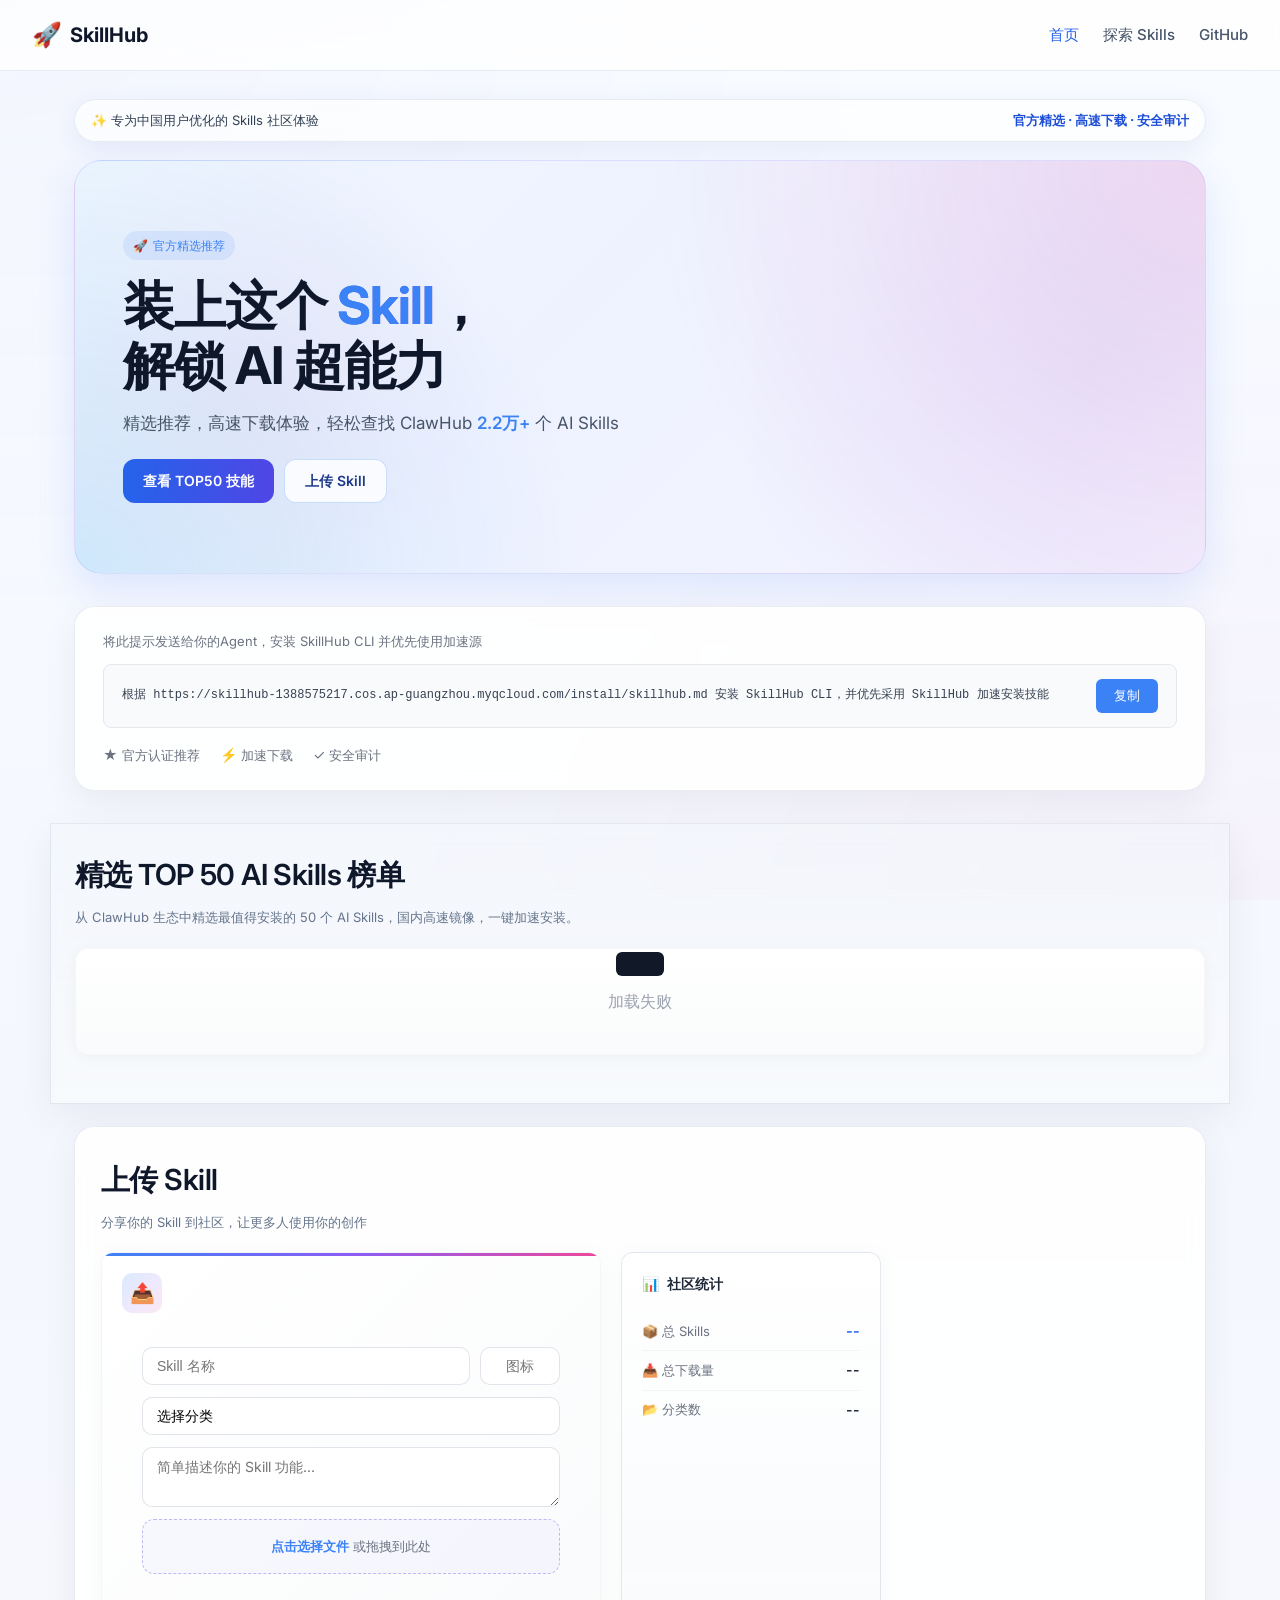
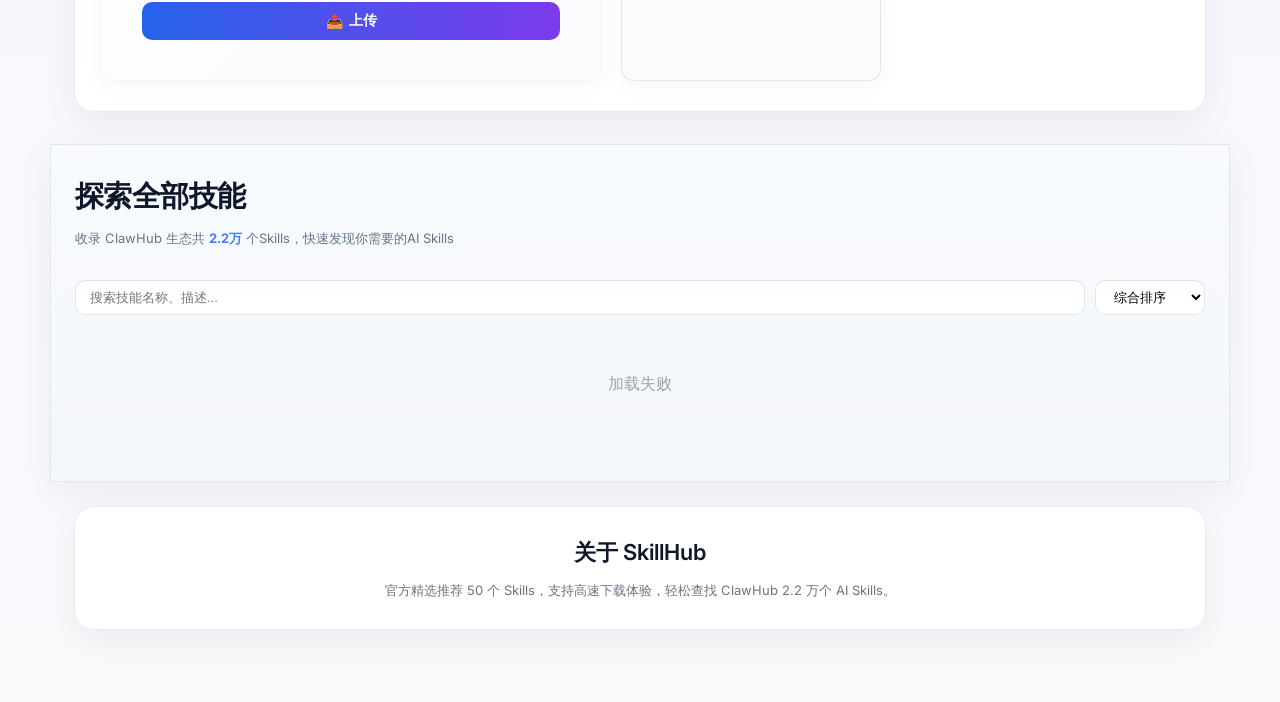
==== cmd/server/templates/index.html @ 312fa5bb "init(skillhub) : init" ====
<!DOCTYPE html>
<html lang="zh-CN">
<head>
    <meta charset="UTF-8">
    <meta name="viewport" content="width=device-width, initial-scale=1.0">
    <title>SkillHub - AI Skills 社区</title>
    <link rel="preconnect" href="https://fonts.googleapis.com">
    <link rel="preconnect" href="https://fonts.gstatic.com" crossorigin>
    <link href="https://fonts.googleapis.com/css2?family=Inter:wght@400;500;600;700&display=swap" rel="stylesheet">
    <style>
        :root {
            --brand-1: #2563eb;
            --brand-2: #4f46e5;
            --brand-3: #7c3aed;
            --text-main: #0f172a;
            --text-secondary: #475569;
            --surface: rgba(255, 255, 255, 0.88);
            --border-soft: rgba(148, 163, 184, 0.2);
            --shadow-soft: 0 16px 40px rgba(37, 99, 235, 0.12);
        }

        * {
            margin: 0;
            padding: 0;
            box-sizing: border-box;
        }

        body {
            font-family: 'Inter', -apple-system, BlinkMacSystemFont, 'Segoe UI', Roboto, sans-serif;
            background:
                radial-gradient(1200px 500px at 10% -10%, rgba(59, 130, 246, 0.18), transparent 60%),
                radial-gradient(900px 420px at 90% -12%, rgba(139, 92, 246, 0.16), transparent 58%),
                linear-gradient(180deg, #f8fbff 0%, #f5f7ff 50%, #f8fafc 100%);
            background-attachment: fixed;
            color: var(--text-main);
            line-height: 1.6;
            min-height: 100vh;
        }

        /* Navbar */
        .navbar {
            display: flex;
            align-items: center;
            justify-content: space-between;
            padding: 16px 32px;
            background: rgba(255, 255, 255, 0.8);
            backdrop-filter: blur(12px);
            border-bottom: 1px solid rgba(226, 232, 240, 0.8);
            position: sticky;
            top: 0;
            z-index: 100;
        }

        .navbar-brand {
            font-size: 20px;
            font-weight: 700;
            color: #0f172a;
            display: flex;
            align-items: center;
            gap: 8px;
            text-decoration: none;
        }

        .navbar-brand img {
            height: 28px;
        }

        .navbar-nav {
            display: flex;
            gap: 24px;
        }

        .navbar-nav a {
            text-decoration: none;
            color: #475569;
            font-size: 15px;
            font-weight: 500;
            transition: color 0.2s;
        }

        .navbar-nav a:hover, .navbar-nav a.active {
            color: #2563eb;
        }

        .container {
            max-width: 1200px;
            margin: 0 auto;
            padding: 40px 24px;
            position: relative;
        }

        .container::before {
            content: '';
            position: fixed;
            top: 0;
            left: 0;
            right: 0;
            bottom: 0;
            background: radial-gradient(ellipse at top left, rgba(99, 102, 241, 0.03) 0%, transparent 50%),
                        radial-gradient(ellipse at bottom right, rgba(236, 72, 153, 0.03) 0%, transparent 50%);
            pointer-events: none;
            z-index: -1;
        }

        /* Hero Section */
        .hero-section {
            background: linear-gradient(135deg, #e0f2fe 0%, #dbeafe 30%, #ede9fe 60%, #fce7f3 100%);
            border-radius: 20px;
            padding: 48px 40px;
            margin-bottom: 32px;
            display: flex;
            align-items: center;
            justify-content: space-between;
            gap: 40px;
            position: relative;
            overflow: hidden;
        }

        .hero-section::before {
            content: '';
            position: absolute;
            top: -50%;
            right: -20%;
            width: 60%;
            height: 200%;
            background: radial-gradient(circle, rgba(99, 102, 241, 0.08) 0%, transparent 70%);
            pointer-events: none;
        }

        .hero-section::after {
            content: '';
            position: absolute;
            bottom: -30%;
            left: -10%;
            width: 50%;
            height: 150%;
            background: radial-gradient(circle, rgba(236, 72, 153, 0.06) 0%, transparent 60%);
            pointer-events: none;
        }

        .hero-content {
            flex: 1;
            max-width: 520px;
            z-index: 1;
        }

        .hero-badge {
            display: inline-flex;
            align-items: center;
            gap: 5px;
            padding: 5px 10px;
            background: rgba(59, 130, 246, 0.1);
            border-radius: 16px;
            font-size: 12px;
            color: #3b82f6;
            margin-bottom: 16px;
        }

        .hero-title {
            font-size: 36px;
            font-weight: 700;
            color: #111827;
            line-height: 1.2;
            margin-bottom: 12px;
        }

        .hero-title .highlight {
            color: #3b82f6;
        }

        .hero-subtitle {
            font-size: 14px;
            color: #6b7280;
            margin-bottom: 20px;
            line-height: 1.6;
        }

        .hero-subtitle strong {
            color: #3b82f6;
            font-weight: 600;
        }

        .hero-buttons {
            display: flex;
            gap: 10px;
        }

        .hero-btn {
            padding: 10px 20px;
            border-radius: 6px;
            font-size: 14px;
            font-weight: 500;
            cursor: pointer;
            transition: all 0.2s;
            text-decoration: none;
            display: inline-flex;
            align-items: center;
            gap: 5px;
        }

        .hero-btn-primary {
            background: linear-gradient(135deg, #3b82f6 0%, #6366f1 100%);
            color: #fff;
            border: none;
        }

        .hero-btn-primary:hover {
            background: linear-gradient(135deg, #2563eb 0%, #4f46e5 100%);
            transform: translateY(-1px);
            box-shadow: 0 6px 20px rgba(99, 102, 241, 0.35);
        }

        .hero-btn-secondary {
            background: linear-gradient(135deg, #ffffff 0%, #f8fafc 100%);
            color: #3b82f6;
            border: 1px solid rgba(59, 130, 246, 0.4);
        }

        .hero-btn-secondary:hover {
            background: linear-gradient(135deg, #f0f9ff 0%, #e0f2fe 100%);
            transform: translateY(-1px);
            box-shadow: 0 4px 12px rgba(59, 130, 246, 0.15);
        }

        .hero-cards {
            flex: 0 0 300px;
            position: relative;
            height: 300px;
            z-index: 1;
        }

        .hero-card {
            position: absolute;
            width: 260px;
            background: #fff;
            border-radius: 12px;
            padding: 16px;
            box-shadow: 0 4px 16px rgba(0, 0, 0, 0.08);
            transition: all 0.3s ease;
        }

        .hero-card:nth-child(1) {
            top: 0;
            right: 0;
            z-index: 3;
            animation: float1 4s ease-in-out infinite;
        }

        .hero-card:nth-child(2) {
            top: 40px;
            right: 20px;
            z-index: 2;
            animation: float2 4s ease-in-out infinite 0.5s;
        }

        .hero-card:nth-child(3) {
            top: 80px;
            right: 40px;
            z-index: 1;
            animation: float3 4s ease-in-out infinite 1s;
        }

        .hero-card:hover {
            transform: translateY(-4px);
            box-shadow: 0 8px 30px rgba(0, 0, 0, 0.12);
        }

        .hero-card-header {
            display: flex;
            align-items: center;
            gap: 8px;
            margin-bottom: 10px;
        }

        .hero-card-icon {
            width: 32px;
            height: 32px;
            border-radius: 8px;
            display: flex;
            align-items: center;
            justify-content: center;
            font-size: 14px;
            color: #fff;
        }

        .hero-card-title {
            font-size: 13px;
            font-weight: 600;
            color: #111827;
        }

        .hero-card-category {
            font-size: 11px;
            color: #9ca3af;
        }

        .hero-card-desc {
            font-size: 12px;
            color: #6b7280;
            line-height: 1.5;
            margin-bottom: 10px;
        }

        .hero-card-input {
            display: flex;
            align-items: center;
            gap: 6px;
            padding: 6px 10px;
            background: #f9fafb;
            border: 1px solid #e5e7eb;
            border-radius: 6px;
            font-size: 11px;
            color: #9ca3af;
        }

        .hero-card-input span {
            flex: 1;
        }

        @keyframes float1 {
            0%, 100% { transform: translateY(0); }
            50% { transform: translateY(-8px); }
        }

        @keyframes float2 {
            0%, 100% { transform: translateY(0); }
            50% { transform: translateY(-6px); }
        }

        @keyframes float3 {
            0%, 100% { transform: translateY(0); }
            50% { transform: translateY(-4px); }
        }

        /* Install Box */
        .install-box {
            background: linear-gradient(135deg, #ffffff 0%, #f8fafc 100%);
            border: 1px solid rgba(229, 231, 235, 0.8);
            border-radius: 16px;
            padding: 24px 28px;
            margin-bottom: 32px;
            box-shadow: 0 4px 20px rgba(0, 0, 0, 0.03);
        }

        .install-label {
            font-size: 13px;
            color: #6b7280;
            margin-bottom: 12px;
        }

        .install-code {
            display: flex;
            align-items: center;
            gap: 12px;
            background: #f8fafc;
            border: 1px solid #e5e7eb;
            border-radius: 8px;
            padding: 14px 18px;
            margin-bottom: 16px;
        }

        .install-code code {
            flex: 1;
            font-family: 'Monaco', 'Consolas', monospace;
            font-size: 12px;
            color: #374151;
            word-break: break-all;
        }

        .install-code button {
            padding: 8px 18px;
            background: #3b82f6;
            color: #fff;
            border: none;
            border-radius: 6px;
            font-size: 13px;
            cursor: pointer;
            white-space: nowrap;
            font-weight: 500;
        }

        .install-code button:hover {
            background: #2563eb;
        }

        .install-badges {
            display: flex;
            gap: 20px;
            font-size: 13px;
        }

        .install-badges span {
            color: #6b7280;
            display: flex;
            align-items: center;
            gap: 4px;
        }

        .install-badges .badge-icon {
            font-size: 14px;
        }

        .badge-verified { color: #f59e0b; }
        .badge-fast { color: #3b82f6; }
        .badge-safe { color: #10b981; }

        /* Section */
        .section {
            margin-bottom: 40px;
        }

        .section h2 {
            font-size: 18px;
            font-weight: 600;
            color: #111827;
            margin-bottom: 6px;
        }

        .section-desc {
            font-size: 13px;
            color: #6b7280;
            margin-bottom: 20px;
        }

        .section-desc strong {
            color: #3b82f6;
        }

        /* Skills List */
        .skills-list {
            background: linear-gradient(180deg, #ffffff 0%, #fafbfc 100%);
            border-radius: 14px;
            overflow: hidden;
            box-shadow: 0 2px 16px rgba(0, 0, 0, 0.04);
            border: 1px solid rgba(243, 244, 246, 0.6);
        }

        .skill-item {
            display: flex;
            align-items: center;
            gap: 14px;
            padding: 14px 18px;
            border-bottom: 1px solid rgba(243, 244, 246, 0.6);
            cursor: pointer;
            transition: all 0.2s;
        }

        .skill-item:last-child {
            border-bottom: none;
        }

        .skill-item:hover {
            background: linear-gradient(90deg, rgba(241, 245, 249, 0.5) 0%, rgba(248, 250, 252, 0.3) 100%);
        }

        .skill-rank-badge {
            width: 32px;
            height: 32px;
            border-radius: 50%;
            display: flex;
            align-items: center;
            justify-content: center;
            font-size: 13px;
            font-weight: 600;
            color: #fff;
            flex-shrink: 0;
        }

        .skill-rank-badge.rank-1 { background: linear-gradient(135deg, #fbbf24 0%, #f59e0b 100%); }
        .skill-rank-badge.rank-2 { background: linear-gradient(135deg, #9ca3af 0%, #6b7280 100%); }
        .skill-rank-badge.rank-3 { background: linear-gradient(135deg, #d97706 0%, #b45309 100%); }
        .skill-rank-badge.rank-other { background: linear-gradient(135deg, #6b7280 0%, #4b5563 100%); }

        .skill-icon {
            width: 40px;
            height: 40px;
            border-radius: 10px;
            display: flex;
            align-items: center;
            justify-content: center;
            font-size: 18px;
            font-weight: 600;
            color: #fff;
            flex-shrink: 0;
        }

        .skill-content {
            flex: 1;
            min-width: 0;
        }

        .skill-header-row {
            display: flex;
            align-items: center;
            gap: 10px;
            margin-bottom: 4px;
        }

        .skill-name {
            font-size: 15px;
            font-weight: 600;
            color: #111827;
        }

        .skill-category-tag {
            display: inline-block;
            padding: 2px 10px;
            border-radius: 12px;
            font-size: 11px;
            font-weight: 500;
        }

        .skill-category-tag.cat-dev { background: #dcfce7; color: #16a34a; }
        .skill-category-tag.cat-ai { background: #dbeafe; color: #2563eb; }
        .skill-category-tag.cat-media { background: #fce7f3; color: #db2777; }
        .skill-category-tag.cat-office { background: #fef3c7; color: #d97706; }
        .skill-category-tag.cat-security { background: #fee2e2; color: #dc2626; }
        .skill-category-tag.cat-data { background: #e0e7ff; color: #4f46e5; }
        .skill-category-tag.cat-doc { background: #f3e8ff; color: #9333ea; }
        .skill-category-tag.cat-search { background: #cffafe; color: #0891b2; }
        .skill-category-tag.cat-other { background: #f3f4f6; color: #4b5563; }

        .skill-description {
            font-size: 13px;
            color: #6b7280;
            white-space: nowrap;
            overflow: hidden;
            text-overflow: ellipsis;
        }

        .skill-stats {
            display: flex;
            flex-direction: column;
            align-items: flex-end;
            gap: 2px;
            flex-shrink: 0;
        }

        .skill-stats-primary {
            font-size: 16px;
            font-weight: 600;
            color: #111827;
            display: flex;
            align-items: center;
            gap: 4px;
        }

        .skill-stats-primary .arrow {
            color: #10b981;
            font-size: 12px;
        }

        .skill-stats-secondary {
            font-size: 12px;
            color: #9ca3af;
        }

        /* Category Filter Buttons */
        .category-filters {
            display: flex;
            flex-wrap: wrap;
            gap: 8px;
            margin-bottom: 14px;
        }

        .category-btn {
            display: flex;
            align-items: center;
            gap: 5px;
            padding: 6px 14px;
            background: linear-gradient(135deg, #ffffff 0%, #f8fafc 100%);
            border: 1px solid rgba(229, 231, 235, 0.6);
            border-radius: 18px;
            font-size: 12px;
            color: #6b7280;
            cursor: pointer;
            transition: all 0.2s;
        }

        .category-btn:hover {
            background: linear-gradient(135deg, #f0f9ff 0%, #e0f2fe 100%);
            border-color: rgba(59, 130, 246, 0.3);
        }

        .category-btn.active {
            background: linear-gradient(135deg, #dbeafe 0%, #bfdbfe 100%);
            border-color: #3b82f6;
            color: #3b82f6;
        }

        .category-btn-icon {
            font-size: 14px;
        }

        /* Filters */
        .filters {
            display: flex;
            gap: 10px;
            margin-bottom: 16px;
        }

        .search-input {
            flex: 1;
            padding: 8px 14px;
            border: 1px solid #e5e7eb;
            border-radius: 6px;
            font-size: 13px;
        }

        .search-input:focus {
            outline: none;
            border-color: #3b82f6;
        }

        .sort-select {
            padding: 8px 14px;
            border: 1px solid #e5e7eb;
            border-radius: 6px;
            font-size: 13px;
            background: #fff;
            min-width: 110px;
            cursor: pointer;
        }

        .upload-btn {
            padding: 8px 18px;
            background: #3b82f6;
            color: #fff;
            border: none;
            border-radius: 6px;
            font-size: 13px;
            cursor: pointer;
        }

        .upload-btn:hover {
            background: #2563eb;
        }

        /* Skills Grid */
        .skills-grid {
            display: grid;
            grid-template-columns: repeat(3, 1fr);
            gap: 14px;
        }

        .skill-card {
            background: linear-gradient(135deg, #ffffff 0%, #fafbfc 100%);
            border: 1px solid rgba(229, 231, 235, 0.6);
            border-radius: 10px;
            padding: 14px;
            cursor: pointer;
            transition: all 0.2s;
            display: flex;
            flex-direction: column;
        }

        .skill-card:hover {
            box-shadow: 0 8px 24px rgba(0, 0, 0, 0.08);
            border-color: rgba(99, 102, 241, 0.2);
            transform: translateY(-2px);
            background: linear-gradient(135deg, #ffffff 0%, #f0f9ff 100%);
        }

        .skill-card-header {
            display: flex;
            align-items: flex-start;
            gap: 10px;
            margin-bottom: 10px;
        }

        .skill-card-icon {
            width: 36px;
            height: 36px;
            border-radius: 50%;
            display: flex;
            align-items: center;
            justify-content: center;
            font-size: 14px;
            font-weight: 600;
            color: #fff;
            flex-shrink: 0;
        }

        .skill-card-title-wrap {
            flex: 1;
            min-width: 0;
        }

        .skill-card-name {
            font-size: 14px;
            font-weight: 500;
            color: #111827;
            margin-bottom: 2px;
            white-space: nowrap;
            overflow: hidden;
            text-overflow: ellipsis;
        }

        .skill-card-version {
            font-size: 11px;
            color: #9ca3af;
        }

        .skill-card-desc {
            font-size: 12px;
            color: #6b7280;
            line-height: 1.5;
            margin-bottom: 10px;
            display: -webkit-box;
            -webkit-line-clamp: 2;
            -webkit-box-orient: vertical;
            overflow: hidden;
            flex: 1;
        }

        .skill-card-footer {
            display: flex;
            align-items: center;
            justify-content: space-between;
            padding-top: 10px;
            border-top: 1px solid #f3f4f6;
        }

        .skill-card-stats {
            display: flex;
            align-items: center;
            gap: 10px;
            font-size: 11px;
            color: #9ca3af;
        }

        .skill-card-stats span {
            display: flex;
            align-items: center;
            gap: 3px;
        }

        .skill-card-category {
            font-size: 10px;
            padding: 2px 8px;
            background: #f3f4f6;
            border-radius: 4px;
            color: #6b7280;
        }

        /* Pagination */
        .pagination {
            display: flex;
            align-items: center;
            justify-content: center;
            gap: 5px;
            margin-top: 16px;
            font-size: 13px;
        }

        .pagination button {
            padding: 5px 10px;
            border: 1px solid #e5e7eb;
            background: #fff;
            border-radius: 4px;
            cursor: pointer;
        }

        .pagination button:hover {
            background: #f9fafb;
        }

        .pagination button.active {
            background: #3b82f6;
            border-color: #3b82f6;
            color: #fff;
        }

        .pagination button:disabled {
            opacity: 0.5;
            cursor: not-allowed;
        }

        .pagination input {
            width: 45px;
            padding: 5px;
            border: 1px solid #e5e7eb;
            border-radius: 4px;
            text-align: center;
            font-size: 13px;
        }

        .pagination span {
            color: #6b7280;
        }

        /* Footer */
        .footer {
            text-align: center;
            padding-top: 32px;
            border-top: 1px solid #e5e7eb;
            margin-top: 32px;
        }

        .footer h3 {
            font-size: 15px;
            font-weight: 600;
            margin-bottom: 6px;
        }

        .footer p {
            font-size: 13px;
            color: #6b7280;
        }

        /* Modal */
        .modal {
            position: fixed;
            top: 0;
            left: 0;
            width: 100%;
            height: 100%;
            background: rgba(0, 0, 0, 0.5);
            display: none;
            align-items: center;
            justify-content: center;
            z-index: 1000;
        }

        .modal.active {
            display: flex;
        }

        .modal-content {
            background: #fff;
            border-radius: 12px;
            width: 90%;
            max-width: 480px;
            max-height: 90vh;
            overflow-y: auto;
        }

        .modal-header {
            display: flex;
            justify-content: space-between;
            align-items: center;
            padding: 20px;
            border-bottom: 1px solid #e5e7eb;
        }

        .modal-header h2 {
            font-size: 18px;
            font-weight: 600;
        }

        .modal-close {
            width: 32px;
            height: 32px;
            border: none;
            background: #f3f4f6;
            border-radius: 6px;
            font-size: 18px;
            cursor: pointer;
        }

        form {
            padding: 20px;
        }

        .form-group {
            margin-bottom: 16px;
        }

        .form-group label {
            display: block;
            font-size: 14px;
            font-weight: 500;
            margin-bottom: 6px;
        }

        .form-group input,
        .form-group select,
        .form-group textarea {
            width: 100%;
            padding: 10px 12px;
            border: 1px solid #e5e7eb;
            border-radius: 6px;
            font-size: 14px;
        }

        .form-group input:focus,
        .form-group select:focus,
        .form-group textarea:focus {
            outline: none;
            border-color: #3b82f6;
        }

        .file-upload {
            position: relative;
            border: 2px dashed #e5e7eb;
            border-radius: 8px;
            padding: 24px;
            text-align: center;
            cursor: pointer;
        }

        .file-upload:hover {
            border-color: #3b82f6;
        }

        .file-upload input {
            position: absolute;
            top: 0;
            left: 0;
            width: 100%;
            height: 100%;
            opacity: 0;
            cursor: pointer;
        }

        .file-upload-text {
            color: #6b7280;
            font-size: 14px;
        }

        .file-upload-text small {
            display: block;
            margin-top: 4px;
            font-size: 12px;
            color: #9ca3af;
        }

        .file-name {
            margin-top: 8px;
            color: #3b82f6;
            font-size: 14px;
        }

        .form-actions {
            display: flex;
            gap: 12px;
            justify-content: flex-end;
            margin-top: 20px;
        }

        .btn {
            padding: 10px 20px;
            border-radius: 6px;
            font-size: 14px;
            cursor: pointer;
        }

        .btn-primary {
            background: #3b82f6;
            color: #fff;
            border: none;
        }

        .btn-primary:hover {
            background: #2563eb;
        }

        .btn-secondary {
            background: #f3f4f6;
            color: #374151;
            border: none;
        }

        /* Skill Detail */
        .skill-detail {
            padding: 20px;
            text-align: center;
        }

        .skill-detail-icon {
            width: 64px;
            height: 64px;
            border-radius: 12px;
            background: linear-gradient(135deg, #667eea 0%, #764ba2 100%);
            display: flex;
            align-items: center;
            justify-content: center;
            font-size: 28px;
            font-weight: 600;
            color: #fff;
            margin: 0 auto 16px;
        }

        .skill-detail h3 {
            font-size: 20px;
            margin-bottom: 8px;
        }

        .skill-detail .skill-category {
            display: inline-block;
            margin-bottom: 12px;
        }

        .skill-detail .skill-description {
            white-space: normal;
            text-align: center;
            margin-bottom: 20px;
        }

        .skill-detail-stats {
            display: flex;
            justify-content: center;
            gap: 40px;
            margin-bottom: 20px;
            padding: 16px;
            background: #f9fafb;
            border-radius: 8px;
        }

        .skill-detail-stat-value {
            font-size: 20px;
            font-weight: 600;
            color: #111827;
        }

        .skill-detail-stat-label {
            font-size: 12px;
            color: #6b7280;
        }

        .btn-download {
            width: 100%;
            padding: 12px;
            background: #3b82f6;
            color: #fff;
            border: none;
            border-radius: 6px;
            font-size: 15px;
            cursor: pointer;
        }

        .btn-download:hover {
            background: #2563eb;
        }

        /* Toast */
        .toast {
            position: fixed;
            bottom: 24px;
            left: 50%;
            transform: translateX(-50%) translateY(100px);
            padding: 12px 24px;
            background: #111827;
            color: #fff;
            border-radius: 6px;
            font-size: 14px;
            transition: transform 0.3s;
            z-index: 2000;
        }

        .toast.show {
            transform: translateX(-50%) translateY(0);
        }

        .toast.success {
            background: #059669;
        }

        .toast.error {
            background: #dc2626;
        }

        .loading {
            padding: 40px;
            text-align: center;
            color: #9ca3af;
        }

        /* Animation Styles */
        .hero-section {
            opacity: 0;
            animation: fadeInUp 0.8s ease forwards;
        }

        .hero-badge {
            opacity: 0;
            animation: fadeInUp 0.6s ease 0.2s forwards;
        }

        .hero-title {
            opacity: 0;
            animation: fadeInUp 0.6s ease 0.3s forwards;
        }

        .hero-subtitle {
            opacity: 0;
            animation: fadeInUp 0.6s ease 0.4s forwards;
        }

        .hero-buttons {
            opacity: 0;
            animation: fadeInUp 0.6s ease 0.5s forwards;
        }

        .hero-cards {
            opacity: 0;
            animation: fadeIn 0.8s ease 0.6s forwards;
        }

        @keyframes fadeIn {
            from { opacity: 0; }
            to { opacity: 1; }
        }

        @keyframes fadeInUp {
            from {
                opacity: 0;
                transform: translateY(20px);
            }
            to {
                opacity: 1;
                transform: translateY(0);
            }
        }

        .install-box {
            opacity: 0;
            animation: fadeInUp 0.8s ease 0.9s forwards;
        }

        .section {
            opacity: 0;
            animation: fadeInUp 0.8s ease forwards;
        }

        .section:nth-of-type(1) {
            animation-delay: 0.8s;
        }

        .section:nth-of-type(2) {
            animation-delay: 1.1s;
        }

        /* TOP 50 Section */
        #top50 {
            background: linear-gradient(180deg, rgba(241, 245, 249, 0.5) 0%, rgba(248, 250, 252, 0.8) 100%);
            margin: 0 -24px;
            padding: 28px 24px;
            border-radius: 0;
        }

        /* Upload Section */
        #upload {
            margin: 32px 0;
        }

        .upload-card-container {
            display: flex;
            gap: 20px;
            flex-wrap: wrap;
        }

        .upload-card {
            background: linear-gradient(135deg, #ffffff 0%, #fafbfc 100%);
            border-radius: 12px;
            padding: 20px;
            flex: 1;
            min-width: 300px;
            max-width: 500px;
            box-shadow: 0 4px 24px rgba(0, 0, 0, 0.04);
            border: 1px solid rgba(243, 244, 246, 0.8);
            transition: all 0.3s ease;
            position: relative;
            overflow: hidden;
        }

        .upload-card::before {
            content: '';
            position: absolute;
            top: 0;
            left: 0;
            right: 0;
            height: 3px;
            background: linear-gradient(90deg, #3b82f6, #8b5cf6, #ec4899);
        }

        .upload-card:hover {
            box-shadow: 0 4px 12px rgba(59, 130, 246, 0.1);
            border-color: #e5e7eb;
        }

        .upload-card-icon {
            width: 40px;
            height: 40px;
            background: linear-gradient(135deg, #dbeafe 0%, #ede9fe 50%, #fce7f3 100%);
            border-radius: 10px;
            display: flex;
            align-items: center;
            justify-content: center;
            font-size: 20px;
            margin-bottom: 14px;
        }

        .upload-card-form {
            display: flex;
            flex-direction: column;
            gap: 12px;
        }

        .upload-card-input {
            width: 100%;
            padding: 10px 14px;
            border: 1px solid #e5e7eb;
            border-radius: 8px;
            font-size: 14px;
            background: #f9fafb;
            transition: all 0.2s;
        }

        .upload-card-input:focus {
            outline: none;
            border-color: #3b82f6;
            background: #fff;
        }

        .upload-card-select {
            width: 100%;
            padding: 10px 14px;
            border: 1px solid #e5e7eb;
            border-radius: 8px;
            font-size: 14px;
            background: #f9fafb;
            cursor: pointer;
            appearance: none;
            background-image: url("data:image/svg+xml,%3Csvg xmlns='http://www.w3.org/2000/svg' fill='none' viewBox='0 0 24 24' stroke='%236b7280'%3E%3Cpath stroke-linecap='round' stroke-linejoin='round' stroke-width='2' d='M19 9l-7 7-7-7'%3E%3C/path%3E%3C/svg%3E");
            background-repeat: no-repeat;
            background-position: right 10px center;
            background-size: 14px;
        }

        .upload-card-select:focus {
            outline: none;
            border-color: #3b82f6;
            background-color: #fff;
        }

        .upload-card-textarea {
            width: 100%;
            padding: 10px 14px;
            border: 1px solid #e5e7eb;
            border-radius: 8px;
            font-size: 14px;
            background: #f9fafb;
            resize: vertical;
            min-height: 60px;
            font-family: inherit;
        }

        .upload-card-textarea:focus {
            outline: none;
            border-color: #3b82f6;
            background: #fff;
        }

        .upload-file-zone {
            border: 2px dashed #d1d5db;
            border-radius: 8px;
            padding: 16px;
            text-align: center;
            cursor: pointer;
            transition: all 0.2s;
            background: #fafafa;
        }

        .upload-file-zone:hover {
            border-color: #3b82f6;
            background: #f0f9ff;
        }

        .upload-file-zone.dragover {
            border-color: #3b82f6;
            background: #dbeafe;
        }

        .upload-file-zone input[type="file"] {
            display: none;
        }

        .upload-file-text {
            font-size: 13px;
            color: #6b7280;
        }

        .upload-file-text strong {
            color: #3b82f6;
        }

        .upload-card-btn {
            width: 100%;
            padding: 10px 20px;
            background: linear-gradient(135deg, #3b82f6 0%, #6366f1 50%, #8b5cf6 100%);
            color: #fff;
            border: none;
            border-radius: 8px;
            font-size: 14px;
            font-weight: 500;
            cursor: pointer;
            transition: all 0.2s;
            display: flex;
            align-items: center;
            justify-content: center;
            gap: 6px;
        }

        .upload-card-btn:hover {
            background: linear-gradient(135deg, #2563eb 0%, #4f46e5 50%, #7c3aed 100%);
            box-shadow: 0 4px 16px rgba(99, 102, 241, 0.35);
            transform: translateY(-1px);
        }

        .upload-card-btn:disabled {
            opacity: 0.6;
            cursor: not-allowed;
        }

        .upload-card-row {
            display: flex;
            gap: 10px;
        }

        .upload-card-row .upload-card-input {
            flex: 1;
        }

        /* Stats Card */
        .stats-card {
            background: linear-gradient(135deg, #ffffff 0%, #fafbfc 100%);
            border-radius: 12px;
            padding: 20px;
            width: 260px;
            box-shadow: 0 4px 24px rgba(0, 0, 0, 0.04);
            border: 1px solid rgba(243, 244, 246, 0.8);
        }

        .stats-card-title {
            font-size: 14px;
            font-weight: 600;
            color: #1f2937;
            margin-bottom: 16px;
            display: flex;
            align-items: center;
            gap: 8px;
        }

        .stats-item {
            display: flex;
            align-items: center;
            justify-content: space-between;
            padding: 8px 0;
            border-bottom: 1px solid #f3f4f6;
        }

        .stats-item:last-child {
            border-bottom: none;
        }

        .stats-item-label {
            font-size: 13px;
            color: #6b7280;
        }

        .stats-item-value {
            font-size: 14px;
            font-weight: 600;
            color: #1f2937;
        }

        .stats-item-value.highlight {
            color: #3b82f6;
        }

        /* Explore Section */
        #explore {
            background: linear-gradient(180deg, rgba(248, 250, 252, 0.8) 0%, rgba(241, 245, 249, 0.5) 100%);
            margin: 32px -24px 0;
            padding: 28px 24px;
            border-radius: 0;
        }

        .counter {
            display: inline-block;
            min-width: 60px;
        }

        .counter.animate {
            animation: countPulse 0.3s ease;
        }

        @keyframes countPulse {
            0%, 100% { transform: scale(1); }
            50% { transform: scale(1.1); }
        }

        .typewriter {
            overflow: hidden;
            border-right: 2px solid #3b82f6;
            white-space: nowrap;
            animation: blink 0.7s step-end infinite;
        }

        @keyframes blink {
            from, to { border-color: transparent }
            50% { border-color: #3b82f6 }
        }

        .skill-item {
            opacity: 0;
            transform: translateX(-20px);
        }

        .skill-item.visible {
            animation: slideIn 0.4s ease forwards;
        }

        @keyframes slideIn {
            to {
                opacity: 1;
                transform: translateX(0);
            }
        }

        /* TOP 50 Pagination */
        .top50-pagination {
            display: flex;
            justify-content: center;
            gap: 8px;
            margin-top: 20px;
        }

        .page-dot {
            width: 36px;
            height: 36px;
            border: none;
            background: #fff;
            border-radius: 10px;
            font-size: 14px;
            font-weight: 500;
            cursor: pointer;
            transition: all 0.2s;
            box-shadow: 0 1px 3px rgba(0, 0, 0, 0.1);
        }

        .page-dot:hover {
            background: #f0f9ff;
            color: #3b82f6;
        }

        .page-dot.active {
            background: #3b82f6;
            color: #fff;
            box-shadow: 0 2px 8px rgba(59, 130, 246, 0.3);
        }

        @media (max-width: 1024px) {
            .skills-grid {
                grid-template-columns: repeat(2, 1fr);
            }

            .hero-section {
                flex-direction: column;
                text-align: center;
                padding: 40px 32px;
            }

            .hero-content {
                max-width: 100%;
            }

            .hero-buttons {
                justify-content: center;
            }

            .hero-cards {
                flex: none;
                width: 100%;
                max-width: 320px;
                height: 280px;
                margin-top: 32px;
            }
        }

        @media (max-width: 640px) {
            .container {
                padding: 32px 16px;
            }

            .skill-item {
                grid-template-columns: 24px 32px 1fr;
                gap: 12px;
            }

            .skill-stats {
                grid-column: 1 / -1;
                justify-content: flex-start;
                padding-left: 68px;
            }

            .filters {
                flex-direction: column;
            }

            .hero-title {
                font-size: 28px;
            }

            .hero-subtitle {
                font-size: 14px;
            }

            .hero-buttons {
                flex-direction: column;
            }

            .hero-btn {
                width: 100%;
                justify-content: center;
            }

            .hero-cards {
                display: none;
            }

            .skills-grid {
                grid-template-columns: 1fr;
            }

            .category-filters {
                overflow-x: auto;
                flex-wrap: nowrap;
                padding-bottom: 8px;
                -webkit-overflow-scrolling: touch;
            }

            .category-btn {
                flex-shrink: 0;
            }

            .upload-card-container {
                flex-direction: column;
            }

            .upload-card, .stats-card {
                max-width: 100%;
                width: 100%;
            }
        }
        :root {
            --brand-1: #2563eb;
            --brand-2: #4f46e5;
            --brand-3: #7c3aed;
            --text-main: #0f172a;
            --text-secondary: #475569;
            --surface: rgba(255, 255, 255, 0.88);
            --border-soft: rgba(148, 163, 184, 0.2);
            --shadow-soft: 0 16px 40px rgba(37, 99, 235, 0.12);
        }

        body {
            background:
                radial-gradient(1200px 500px at 10% -10%, rgba(59, 130, 246, 0.18), transparent 60%),
                radial-gradient(900px 420px at 90% -12%, rgba(139, 92, 246, 0.16), transparent 58%),
                linear-gradient(180deg, #f8fbff 0%, #f5f7ff 50%, #f8fafc 100%);
            color: var(--text-main);
        }

        .container {
            max-width: 1180px;
            padding-top: 28px;
            padding-bottom: 72px;
        }

        .topbar {
            margin-bottom: 18px;
            display: flex;
            align-items: center;
            justify-content: space-between;
            gap: 10px;
            padding: 10px 16px;
            border-radius: 999px;
            border: 1px solid var(--border-soft);
            background: rgba(255, 255, 255, 0.65);
            backdrop-filter: blur(10px);
            box-shadow: 0 6px 24px rgba(30, 64, 175, 0.08);
            font-size: 13px;
            color: #334155;
        }

        .topbar strong {
            color: #1d4ed8;
        }

        .hero-section {
            border-radius: 28px;
            padding: 56px 48px;
            border: 1px solid rgba(99, 102, 241, 0.15);
            box-shadow: var(--shadow-soft);
            background:
                radial-gradient(circle at 100% 0%, rgba(236, 72, 153, 0.14), transparent 46%),
                radial-gradient(circle at 0% 100%, rgba(14, 165, 233, 0.14), transparent 42%),
                linear-gradient(135deg, #eff6ff 0%, #eef2ff 42%, #f5f3ff 100%);
        }

        .hero-title {
            font-size: 52px;
            line-height: 1.15;
            letter-spacing: -0.02em;
            color: #0f172a;
        }

        .highlight {
            background: linear-gradient(90deg, var(--brand-1), var(--brand-3));
            -webkit-background-clip: text;
            background-clip: text;
            color: transparent;
        }

        .hero-subtitle {
            max-width: 620px;
            color: var(--text-secondary);
            font-size: 17px;
            line-height: 1.8;
        }

        .hero-btn {
            border-radius: 12px;
            font-weight: 600;
            transition: transform 0.2s ease, box-shadow 0.2s ease, background 0.2s ease;
        }

        .hero-btn:hover {
            transform: translateY(-2px);
            box-shadow: 0 10px 24px rgba(59, 130, 246, 0.2);
        }

        .hero-btn-primary {
            background: linear-gradient(90deg, var(--brand-1), var(--brand-2));
        }

        .hero-btn-secondary {
            border: 1px solid rgba(59, 130, 246, 0.25);
            background: rgba(255, 255, 255, 0.82);
            color: #1e3a8a;
        }

        .hero-cards {
            width: 360px;
        }

        .hero-card {
            border: 1px solid rgba(148, 163, 184, 0.24);
            border-radius: 14px;
            background: rgba(255, 255, 255, 0.92);
            box-shadow: 0 10px 28px rgba(99, 102, 241, 0.12);
        }

        .install-box,
        .section,
        .footer {
            border-radius: 20px;
            border: 1px solid var(--border-soft);
            background: var(--surface);
            box-shadow: 0 12px 36px rgba(15, 23, 42, 0.06);
            backdrop-filter: blur(8px);
        }

        #top50,
        #upload,
        #explore {
            margin-top: 22px;
        }

        .section {
            padding: 30px 26px;
        }

        .section h2 {
            font-size: 29px;
            letter-spacing: -0.02em;
            color: #0f172a;
            margin-bottom: 8px;
        }

        .section-desc {
            color: #64748b;
            margin-bottom: 20px;
        }

        .skill-item,
        .skill-card {
            border-radius: 14px;
            border: 1px solid rgba(148, 163, 184, 0.2);
            background: rgba(255, 255, 255, 0.9);
            transition: all 0.2s ease;
        }

        .skill-item:hover,
        .skill-card:hover {
            border-color: rgba(99, 102, 241, 0.35);
            box-shadow: 0 12px 28px rgba(79, 70, 229, 0.14);
            transform: translateY(-2px);
        }

        .skill-icon,
        .skill-card-icon {
            box-shadow: inset 0 0 0 2px rgba(255, 255, 255, 0.35), 0 8px 18px rgba(15, 23, 42, 0.2);
        }

        .skill-category-tag,
        .skill-card-category,
        .skill-category {
            border-radius: 999px;
            border: 1px solid rgba(99, 102, 241, 0.2);
            background: rgba(99, 102, 241, 0.08);
            color: #4338ca;
        }

        .category-filters {
            margin-bottom: 12px;
        }

        .category-btn {
            border: 1px solid rgba(148, 163, 184, 0.24);
            background: rgba(255, 255, 255, 0.75);
            border-radius: 999px;
            transition: all 0.2s ease;
        }

        .category-btn.active,
        .category-btn:hover {
            background: linear-gradient(90deg, rgba(37, 99, 235, 0.12), rgba(139, 92, 246, 0.12));
            border-color: rgba(79, 70, 229, 0.34);
            color: #312e81;
        }

        .search-input,
        .sort-select,
        .upload-card-input,
        .upload-card-select,
        .upload-card-textarea {
            border-radius: 10px;
            border: 1px solid rgba(148, 163, 184, 0.28);
            background: rgba(255, 255, 255, 0.92);
        }

        .search-input:focus,
        .sort-select:focus,
        .upload-card-input:focus,
        .upload-card-select:focus,
        .upload-card-textarea:focus {
            outline: none;
            border-color: #6366f1;
            box-shadow: 0 0 0 4px rgba(99, 102, 241, 0.14);
        }

        .upload-card-btn,
        .btn-download {
            border-radius: 10px;
            font-weight: 600;
            background: linear-gradient(90deg, var(--brand-1), var(--brand-3));
        }

        .upload-file-zone {
            border-radius: 12px;
            border: 1.5px dashed rgba(79, 70, 229, 0.35);
            background: rgba(99, 102, 241, 0.04);
        }

        .stats-card {
            border: 1px solid rgba(148, 163, 184, 0.24);
            background: linear-gradient(180deg, rgba(255, 255, 255, 0.95), rgba(248, 250, 252, 0.94));
        }

        .pagination button,
        .top50-pagination button {
            border-radius: 10px;
            border: 1px solid rgba(148, 163, 184, 0.24);
            background: rgba(255, 255, 255, 0.92);
        }

        .pagination button.active,
        .top50-pagination button.active {
            background: linear-gradient(90deg, var(--brand-1), var(--brand-2));
            color: #fff;
            border-color: transparent;
        }

        .footer {
            padding: 28px;
            margin-top: 24px;
            text-align: center;
        }

        .footer h3 {
            font-size: 22px;
            margin-bottom: 10px;
        }

        @media (max-width: 1024px) {
            .topbar {
                border-radius: 14px;
                display: block;
                line-height: 1.7;
            }

            .hero-section {
                padding: 42px 30px;
            }

            .hero-title {
                font-size: 38px;
            }
        }
    </style>
</head>
<body>
    <nav class="navbar">
        <a href="/" class="navbar-brand">
            <span style="font-size: 24px;">🚀</span> SkillHub
        </a>
        <div class="navbar-nav">
            <a href="/" class="active">首页</a>
            <a href="#explore">探索 Skills</a>
            <a href="https://github.com/tencent/skillhub" target="_blank">GitHub</a>
        </div>
    </nav>
    <div class="container">
        <div class="topbar">
            <span>✨ 专为中国用户优化的 Skills 社区体验</span>
            <strong>官方精选 · 高速下载 · 安全审计</strong>
        </div>
        <!-- Hero Section -->
        <section class="hero-section">
            <div class="hero-content">
                <div class="hero-badge">
                    <span>🚀</span>
                    <span>官方精选推荐</span>
                </div>
                <h1 class="hero-title">装上这个 <span class="highlight">Skill</span>，<br>解锁 AI 超能力</h1>
                <p class="hero-subtitle">精选推荐，高速下载体验，轻松查找 ClawHub <strong id="totalSkills">2.2万+</strong> 个 AI Skills</p>
                <div class="hero-buttons">
                    <a href="#top50" class="hero-btn hero-btn-primary">查看 TOP50 技能</a>
                    <a href="#upload" class="hero-btn hero-btn-secondary">上传 Skill</a>
                </div>
            </div>
            <div class="hero-cards" id="heroCards">
                <!-- Cards will be dynamically inserted -->
            </div>
        </section>

        <!-- Install Box -->
        <div class="install-box">
            <div class="install-label">将此提示发送给你的Agent，安装 SkillHub CLI 并优先使用加速源</div>
            <div class="install-code">
                <code id="installCode">根据 https://skillhub-1388575217.cos.ap-guangzhou.myqcloud.com/install/skillhub.md 安装 SkillHub CLI，并优先采用 SkillHub 加速安装技能</code>
                <button onclick="copyInstallCode()">复制</button>
            </div>
            <div class="install-badges">
                <span><span class="badge-icon badge-verified">★</span> 官方认证推荐</span>
                <span><span class="badge-icon badge-fast">⚡</span> 加速下载</span>
                <span><span class="badge-icon badge-safe">✓</span> 安全审计</span>
            </div>
        </div>

        <!-- TOP 50 -->
        <section class="section" id="top50">
            <h2>精选 TOP 50 AI Skills 榜单</h2>
            <p class="section-desc">从 ClawHub 生态中精选最值得安装的 50 个 AI Skills，国内高速镜像，一键加速安装。</p>
            <div class="skills-list" id="top50List"></div>
            <div class="top50-pagination" id="top50Pagination"></div>
        </section>

        <!-- Upload Section -->
        <section class="section" id="upload">
            <h2>上传 Skill</h2>
            <p class="section-desc">分享你的 Skill 到社区，让更多人使用你的创作</p>

            <div class="upload-card-container">
                <!-- Upload Card -->
                <div class="upload-card">
                    <div class="upload-card-icon">📤</div>
                    <form class="upload-card-form" id="uploadCardForm" onsubmit="handleCardUpload(event)">
                        <div class="upload-card-row">
                            <input type="text" id="cardSkillName" class="upload-card-input" placeholder="Skill 名称" required>
                            <input type="text" id="cardSkillIcon" class="upload-card-input" placeholder="图标" maxlength="2" style="max-width: 80px; text-align: center;">
                        </div>

                        <select id="cardSkillCategory" class="upload-card-select" required>
                            <option value="">选择分类</option>
                            <option value="开发工具">💻 开发工具</option>
                            <option value="多媒体">🎨 多媒体</option>
                            <option value="办公协同">📊 办公协同</option>
                            <option value="安全工具">🔒 安全工具</option>
                            <option value="数据管理">📁 数据管理</option>
                            <option value="文档处理">📄 文档处理</option>
                            <option value="信息处理">🔍 信息处理</option>
                            <option value="AI智能">🤖 AI智能</option>
                            <option value="其他">📦 其他</option>
                        </select>

                        <textarea id="cardSkillDesc" class="upload-card-textarea" placeholder="简单描述你的 Skill 功能..." rows="2"></textarea>

                        <div class="upload-file-zone" id="cardFileZone" onclick="document.getElementById('cardSkillFile').click()">
                            <input type="file" id="cardSkillFile" accept=".zip,.tar.gz,.tgz,.json,.md" required>
                            <div class="upload-file-text">
                                <strong>点击选择文件</strong> 或拖拽到此处
                            </div>
                        </div>
                        <div id="cardFileName" style="font-size: 12px; color: #6b7280; text-align: center; margin-top: 4px;"></div>

                        <button type="submit" class="upload-card-btn" id="cardUploadBtn">
                            <span>📤</span>
                            <span>上传</span>
                        </button>
                    </form>
                </div>

                <!-- Stats Card -->
                <div class="stats-card">
                    <div class="stats-card-title">
                        <span>📊</span>
                        <span>社区统计</span>
                    </div>
                    <div class="stats-item">
                        <span class="stats-item-label">📦 总 Skills</span>
                        <span class="stats-item-value highlight" id="statsTotalSkills">--</span>
                    </div>
                    <div class="stats-item">
                        <span class="stats-item-label">📥 总下载量</span>
                        <span class="stats-item-value" id="statsTotalDownloads">--</span>
                    </div>
                    <div class="stats-item">
                        <span class="stats-item-label">📂 分类数</span>
                        <span class="stats-item-value" id="statsCategories">--</span>
                    </div>
                </div>
            </div>
        </section>

        <!-- Explore -->
        <section class="section" id="explore">
            <h2>探索全部技能</h2>
            <p class="section-desc">收录 ClawHub 生态共 <strong id="exploreTotal">2.2万</strong> 个Skills，快速发现你需要的AI Skills</p>

            <!-- Category Filter Buttons -->
            <div class="category-filters" id="categoryFilters"></div>

            <div class="filters">
                <input type="text" id="searchInput" placeholder="搜索技能名称、描述..." class="search-input">
                <select id="sortSelect" class="sort-select">
                    <option value="default">综合排序</option>
                    <option value="downloads">下载量</option>
                    <option value="rating">评分</option>
                    <option value="name">名称</option>
                </select>
            </div>

            <div class="skills-grid" id="exploreGrid"></div>
            <div class="pagination" id="pagination"></div>
        </section>

        <!-- Footer -->
        <footer class="footer">
            <h3>关于 SkillHub</h3>
            <p>官方精选推荐 50 个 Skills，支持高速下载体验，轻松查找 ClawHub 2.2 万个 AI Skills。</p>
        </footer>
    </div>

    <!-- Upload Modal -->
    <div class="modal" id="uploadModal">
        <div class="modal-content">
            <div class="modal-header">
                <h2>上传 Skill</h2>
                <button class="modal-close" onclick="closeUploadModal()">&times;</button>
            </div>
            <form id="uploadForm" onsubmit="handleUpload(event)">
                <div class="form-group">
                    <label>Skill 名称 *</label>
                    <input type="text" id="skillName" required placeholder="输入 Skill 名称">
                </div>
                <div class="form-group">
                    <label>图标 (单个字符)</label>
                    <input type="text" id="skillIcon" maxlength="2" placeholder="如: G">
                </div>
                <div class="form-group">
                    <label>分类 *</label>
                    <select id="skillCategory" required>
                        <option value="">选择分类</option>
                        <option value="开发工具">开发工具</option>
                        <option value="多媒体">多媒体</option>
                        <option value="办公协同">办公协同</option>
                        <option value="安全工具">安全工具</option>
                        <option value="数据管理">数据管理</option>
                        <option value="文档处理">文档处理</option>
                        <option value="信息处理">信息处理</option>
                        <option value="搜索研究">搜索研究</option>
                        <option value="数据可视化">数据可视化</option>
                        <option value="浏览器自动化">浏览器自动化</option>
                    </select>
                </div>
                <div class="form-group">
                    <label>描述</label>
                    <textarea id="skillDescription" rows="3" placeholder="输入 Skill 描述"></textarea>
                </div>
                <div class="form-group">
                    <label>Skill 文件 *</label>
                    <div class="file-upload" id="fileDropZone">
                        <input type="file" id="skillFile" required accept=".zip,.tar.gz,.tgz,.json,.md">
                        <div class="file-upload-text">
                            <span>📁 点击选择文件或拖拽到此处</span>
                            <small>支持 .zip, .tar.gz, .json, .md 格式</small>
                        </div>
                        <div class="file-name" id="fileName"></div>
                    </div>
                </div>
                <div class="form-actions">
                    <button type="button" class="btn btn-secondary" onclick="closeUploadModal()">取消</button>
                    <button type="submit" class="btn btn-primary" id="uploadSubmit">📤 上传</button>
                </div>
            </form>
        </div>
    </div>

    <!-- Skill Detail Modal -->
    <div class="modal" id="skillModal">
        <div class="modal-content">
            <div class="modal-header">
                <h2 id="skillModalTitle">Skill 详情</h2>
                <button class="modal-close" onclick="closeSkillModal()">&times;</button>
            </div>
            <div class="skill-detail" id="skillDetail"></div>
        </div>
    </div>

    <!-- Toast -->
    <div class="toast" id="toast"></div>

    <script>
        // State
        const state = {
            top50: [],
            top50Page: 1,
            top50PerPage: 8,
            allSkills: [],
            categories: {},
            currentPage: 1,
            perPage: 12,
            totalSkills: 0,
            selectedCategory: '',
            searchQuery: '',
            sortBy: 'default'
        };

        // Category icons mapping
        const categoryIcons = {
            '开发工具': '💻',
            '多媒体': '🎨',
            '办公协同': '📊',
            '安全工具': '🔒',
            '数据管理': '📁',
            '文档处理': '📄',
            '信息处理': '🔍',
            '搜索研究': '🔎',
            '数据可视化': '📈',
            '浏览器自动化': '🌐',
            'AI智能': '🤖',
            '其他': '📦'
        };

        // Color palette for skill icons
        const iconColors = [
            '#3b82f6', '#8b5cf6', '#ec4899', '#f59e0b', '#10b981',
            '#06b6d4', '#6366f1', '#f43f5e', '#84cc16', '#14b8a6'
        ];

        function getIconColor(name) {
            let hash = 0;
            for (let i = 0; i < name.length; i++) {
                hash = name.charCodeAt(i) + ((hash << 5) - hash);
            }
            return iconColors[Math.abs(hash) % iconColors.length];
        }

        // ===== Animation Functions =====

        // Counter animation
        function animateCounter(element, target, duration = 1500) {
            const start = 0;
            const startTime = performance.now();

            function update(currentTime) {
                const elapsed = currentTime - startTime;
                const progress = Math.min(elapsed / duration, 1);

                // Easing function
                const easeOutQuart = 1 - Math.pow(1 - progress, 4);
                const current = Math.floor(start + (target - start) * easeOutQuart);

                element.textContent = formatNumber(current);
                element.classList.add('animate');

                if (progress < 1) {
                    requestAnimationFrame(update);
                } else {
                    element.classList.remove('animate');
                }
            }

            requestAnimationFrame(update);
        }

        // Typewriter effect
        function typeWriter(element, text, speed = 50, callback = null) {
            element.textContent = '';
            element.classList.add('typewriter');
            let i = 0;

            function type() {
                if (i < text.length) {
                    element.textContent += text.charAt(i);
                    i++;
                    setTimeout(type, speed);
                } else {
                    setTimeout(() => {
                        element.classList.remove('typewriter');
                        if (callback) callback();
                    }, 500);
                }
            }

            type();
        }

        // Staggered reveal for list items
        function revealItems(container) {
            const items = container.querySelectorAll('.skill-item');
            items.forEach((item, index) => {
                setTimeout(() => {
                    item.classList.add('visible');
                }, index * 50);
            });
        }

        // Format number
        function formatNumber(num) {
            if (num >= 10000) {
                return (num / 10000).toFixed(1) + '万';
            }
            return num.toLocaleString();
        }

        // Get category tag class
        function getCategoryTagClass(category) {
            const categoryMap = {
                '开发工具': 'cat-dev',
                'AI智能': 'cat-ai',
                '多媒体': 'cat-media',
                '办公协同': 'cat-office',
                '安全工具': 'cat-security',
                '数据管理': 'cat-data',
                '文档处理': 'cat-doc',
                '信息处理': 'cat-search',
                '搜索研究': 'cat-search',
                '数据可视化': 'cat-data',
                '浏览器自动化': 'cat-dev'
            };
            return categoryMap[category] || 'cat-other';
        }

        // Create skill item
        function createSkillItem(skill, showRank = false) {
            const item = document.createElement('div');
            item.className = 'skill-item';
            item.onclick = () => showSkillDetail(skill);

            // Determine rank badge class
            let rankBadgeClass = 'rank-other';
            if (skill.rank === 1) rankBadgeClass = 'rank-1';
            else if (skill.rank === 2) rankBadgeClass = 'rank-2';
            else if (skill.rank === 3) rankBadgeClass = 'rank-3';

            const iconColor = getIconColor(skill.name);
            const icon = skill.icon || skill.name.charAt(0).toUpperCase();
            const categoryTagClass = getCategoryTagClass(skill.category);

            item.innerHTML = `
                ${showRank ? `<div class="skill-rank-badge ${rankBadgeClass}">${skill.rank}</div>` : ''}
                <div class="skill-icon" style="background: ${iconColor}">${icon}</div>
                <div class="skill-content">
                    <div class="skill-header-row">
                        <span class="skill-name">${skill.name}</span>
                        <span class="skill-category-tag ${categoryTagClass}">${skill.category}</span>
                    </div>
                    <p class="skill-description">${skill.description}</p>
                </div>
                <div class="skill-stats">
                    <div class="skill-stats-primary">
                        <span class="arrow">↑</span>
                        ${formatNumber(skill.downloads)}
                    </div>
                    <div class="skill-stats-secondary">★ ${skill.rating || 5.0}</div>
                </div>
            `;

            return item;
        }

        // Show skill detail
        function showSkillDetail(skill) {
            const modal = document.getElementById('skillModal');
            document.getElementById('skillModalTitle').textContent = skill.name;
            document.getElementById('skillDetail').innerHTML = `
                <div class="skill-detail-icon">${skill.icon || skill.name.charAt(0)}</div>
                <h3>${skill.name}</h3>
                <span class="skill-category">${skill.category}</span>
                <p class="skill-description">${skill.description}</p>
                <div class="skill-detail-stats">
                    <div>
                        <div class="skill-detail-stat-value">${formatNumber(skill.downloads)}</div>
                        <div class="skill-detail-stat-label">下载量</div>
                    </div>
                    <div>
                        <div class="skill-detail-stat-value">${skill.rating}</div>
                        <div class="skill-detail-stat-label">评分</div>
                    </div>
                </div>
                <button class="btn-download" onclick="downloadSkill(${skill.id})">📥 下载 Skill</button>
            `;
            modal.classList.add('active');
        }

        function closeSkillModal() {
            document.getElementById('skillModal').classList.remove('active');
        }

        function downloadSkill(id) {
            window.location.href = `/api/skills/${id}/download`;
            showToast('开始下载...', 'success');
        }

        function openUploadModal() {
            document.getElementById('uploadModal').classList.add('active');
            document.getElementById('uploadForm').reset();
            document.getElementById('fileName').textContent = '';
        }

        function closeUploadModal() {
            document.getElementById('uploadModal').classList.remove('active');
        }

        function copyInstallCode() {
            const code = document.getElementById('installCode').textContent;
            navigator.clipboard.writeText(code).then(() => {
                showToast('已复制到剪贴板', 'success');
            });
        }

        document.getElementById('skillFile')?.addEventListener('change', function(e) {
            const fileName = e.target.files[0]?.name;
            if (fileName) {
                document.getElementById('fileName').textContent = '已选择: ' + fileName;
            }
        });

        async function handleUpload(e) {
            e.preventDefault();
            const submitBtn = document.getElementById('uploadSubmit');
            submitBtn.disabled = true;
            submitBtn.textContent = '上传中...';

            const formData = new FormData();
            formData.append('name', document.getElementById('skillName').value);
            formData.append('icon', document.getElementById('skillIcon').value);
            formData.append('category', document.getElementById('skillCategory').value);
            formData.append('description', document.getElementById('skillDescription').value);
            formData.append('file', document.getElementById('skillFile').files[0]);

            try {
                const response = await fetch('/api/skills/upload', {
                    method: 'POST',
                    body: formData
                });
                const result = await response.json();
                if (result.success) {
                    showToast('上传成功！', 'success');
                    closeUploadModal();
                    loadTop50();
                    loadAllSkills();
                    loadCategories();
                } else {
                    showToast(result.message || '上传失败', 'error');
                }
            } catch (error) {
                showToast('上传失败: ' + error.message, 'error');
            } finally {
                submitBtn.disabled = false;
                submitBtn.textContent = '📤 上传';
            }
        }

        function showToast(message, type = 'success') {
            const toast = document.getElementById('toast');
            toast.textContent = message;
            toast.className = 'toast ' + type + ' show';
            setTimeout(() => toast.classList.remove('show'), 3000);
        }

        function renderTop50() {
            const list = document.getElementById('top50List');
            list.innerHTML = '';
            if (state.top50.length === 0) {
                list.innerHTML = '<div class="loading">暂无数据</div>';
                document.getElementById('top50Pagination').innerHTML = '';
                return;
            }

            // Calculate pagination
            const start = (state.top50Page - 1) * state.top50PerPage;
            const end = Math.min(start + state.top50PerPage, state.top50.length);
            const pageSkills = state.top50.slice(start, end);

            pageSkills.forEach(skill => list.appendChild(createSkillItem(skill, true)));
            revealItems(list);
            renderTop50Pagination();
        }

        function renderTop50Pagination() {
            const totalPages = Math.ceil(state.top50.length / state.top50PerPage);
            const pagination = document.getElementById('top50Pagination');

            if (totalPages <= 1) {
                pagination.innerHTML = '';
                return;
            }

            let html = '';
            for (let i = 1; i <= totalPages; i++) {
                html += `<button class="page-dot ${i === state.top50Page ? 'active' : ''}" onclick="changeTop50Page(${i})">${i}</button>`;
            }

            pagination.innerHTML = html;
        }

        function changeTop50Page(page) {
            state.top50Page = page;
            renderTop50();
            // Scroll to top of TOP 50 section
            document.getElementById('top50List').scrollIntoView({ behavior: 'smooth', block: 'start' });
        }

        // Create skill card for grid
        function createSkillCard(skill) {
            const card = document.createElement('div');
            card.className = 'skill-card';
            card.onclick = () => showSkillDetail(skill);

            const iconColor = getIconColor(skill.name);
            const icon = skill.icon || skill.name.charAt(0).toUpperCase();
            const version = skill.version || 'v1.0.0';

            card.innerHTML = `
                <div class="skill-card-header">
                    <div class="skill-card-icon" style="background: ${iconColor}">${icon}</div>
                    <div class="skill-card-title-wrap">
                        <div class="skill-card-name">${skill.name}</div>
                        <div class="skill-card-version">${version}</div>
                    </div>
                </div>
                <p class="skill-card-desc">${skill.description}</p>
                <div class="skill-card-footer">
                    <div class="skill-card-stats">
                        <span>⭐ ${skill.rating || 5.0}</span>
                        <span>📥 ${formatNumber(skill.downloads)}</span>
                    </div>
                    <span class="skill-card-category">${skill.category}</span>
                </div>
            `;

            return card;
        }

        // Render category filter buttons
        function renderCategoryFilters() {
            const container = document.getElementById('categoryFilters');
            if (!container) return;

            // Add "全部" button first
            let html = `<button class="category-btn ${state.selectedCategory === '' ? 'active' : ''}" onclick="selectCategory('')">
                <span class="category-btn-icon">📦</span>
                <span>全部</span>
            </button>`;

            // Add category buttons with icons
            Object.keys(state.categories).sort().forEach(cat => {
                const icon = categoryIcons[cat] || '📦';
                const count = state.categories[cat];
                html += `<button class="category-btn ${state.selectedCategory === cat ? 'active' : ''}" onclick="selectCategory('${cat}')">
                    <span class="category-btn-icon">${icon}</span>
                    <span>${cat}</span>
                </button>`;
            });

            container.innerHTML = html;
        }

        function selectCategory(category) {
            state.selectedCategory = category;
            state.currentPage = 1;
            renderCategoryFilters();
            loadAllSkills();
        }

        function renderExplore() {
            const grid = document.getElementById('exploreGrid');
            grid.innerHTML = '';
            if (state.allSkills.length === 0) {
                grid.innerHTML = '<div class="loading" style="grid-column: 1/-1">暂无数据</div>';
                return;
            }

            // Sort skills if needed
            let skills = [...state.allSkills];
            if (state.sortBy === 'downloads') {
                skills.sort((a, b) => b.downloads - a.downloads);
            } else if (state.sortBy === 'rating') {
                skills.sort((a, b) => b.rating - a.rating);
            } else if (state.sortBy === 'name') {
                skills.sort((a, b) => a.name.localeCompare(b.name));
            }

            skills.forEach(skill => grid.appendChild(createSkillCard(skill)));

            // Animate cards
            setTimeout(() => {
                const cards = grid.querySelectorAll('.skill-card');
                cards.forEach((card, index) => {
                    card.style.opacity = '0';
                    card.style.transform = 'translateY(20px)';
                    setTimeout(() => {
                        card.style.transition = 'all 0.3s ease';
                        card.style.opacity = '1';
                        card.style.transform = 'translateY(0)';
                    }, index * 50);
                });
            }, 50);
        }

        function renderPagination() {
            const totalPages = Math.ceil(state.totalSkills / state.perPage);
            const pagination = document.getElementById('pagination');
            if (totalPages <= 1) {
                pagination.innerHTML = '';
                return;
            }

            let html = `<button onclick="changePage(${state.currentPage - 1})" ${state.currentPage === 1 ? 'disabled' : ''}>上一页</button>`;
            const start = Math.max(1, state.currentPage - 2);
            const end = Math.min(totalPages, state.currentPage + 2);

            if (start > 1) {
                html += `<button onclick="changePage(1)">1</button>`;
                if (start > 2) html += `<span>...</span>`;
            }

            for (let i = start; i <= end; i++) {
                html += `<button class="${i === state.currentPage ? 'active' : ''}" onclick="changePage(${i})">${i}</button>`;
            }

            if (end < totalPages) {
                if (end < totalPages - 1) html += `<span>...</span>`;
                html += `<button onclick="changePage(${totalPages})">${totalPages}</button>`;
            }

            html += `<button onclick="changePage(${state.currentPage + 1})" ${state.currentPage === totalPages ? 'disabled' : ''}>下一页</button>`;
            html += `<span style="margin-left:12px">跳至</span><input type="number" min="1" max="${totalPages}" value="${state.currentPage}" onchange="changePage(parseInt(this.value))"><span>页</span>`;

            pagination.innerHTML = html;
        }

        function changePage(page) {
            const totalPages = Math.ceil(state.totalSkills / state.perPage);
            if (page < 1 || page > totalPages) return;
            state.currentPage = page;
            loadAllSkills();
        }

        async function loadTop50() {
            try {
                document.getElementById('top50List').innerHTML = '<div class="loading">加载中...</div>';
                const response = await fetch('/api/top50');
                const data = await response.json();
                state.top50 = data.skills || [];
                renderTop50();
                renderHeroCards(); // Render hero cards after loading top50
            } catch (error) {
                document.getElementById('top50List').innerHTML = '<div class="loading">加载失败</div>';
            }
        }

        async function loadAllSkills() {
            try {
                const grid = document.getElementById('exploreGrid');
                if (grid) grid.innerHTML = '<div class="loading" style="grid-column: 1/-1">加载中...</div>';
                const params = new URLSearchParams({ page: state.currentPage, per_page: state.perPage });
                if (state.selectedCategory) params.append('category', state.selectedCategory);
                if (state.searchQuery) params.append('search', state.searchQuery);

                const response = await fetch(`/api/skills?${params}`);
                const data = await response.json();
                state.allSkills = data.skills || [];
                state.totalSkills = data.total || 0;

                // Animate the counter
                const exploreTotal = document.getElementById('exploreTotal');
                if (exploreTotal) animateCounter(exploreTotal, data.total, 1000);

                renderExplore();
                renderPagination();
            } catch (error) {
                const grid = document.getElementById('exploreGrid');
                if (grid) grid.innerHTML = '<div class="loading" style="grid-column: 1/-1">加载失败</div>';
            }
        }

        async function loadCategories() {
            try {
                const response = await fetch('/api/categories');
                const categories = await response.json();
                state.categories = categories;
                renderCategoryFilters();
            } catch (error) {
                console.error('Failed to load categories:', error);
            }
        }

        async function loadStats() {
            try {
                const response = await fetch('/api/stats');
                const stats = await response.json();

                // Animate the main counter
                const totalSkills = document.getElementById('totalSkills');
                animateCounter(totalSkills, stats.total_skills, 2000);

                // Update stats card
                const statsTotalSkills = document.getElementById('statsTotalSkills');
                const statsTotalDownloads = document.getElementById('statsTotalDownloads');
                const statsCategories = document.getElementById('statsCategories');

                if (statsTotalSkills) animateCounter(statsTotalSkills, stats.total_skills, 1500);
                if (statsTotalDownloads) animateCounter(statsTotalDownloads, stats.total_downloads, 1500);
                if (statsCategories) animateCounter(statsCategories, stats.categories, 1000);

                // Load recent uploads
                loadRecentUploads();
            } catch (error) {
                console.error('Failed to load stats:', error);
            }
        }

        async function loadRecentUploads() {
            try {
                const response = await fetch('/api/skills?per_page=5');
                const data = await response.json();
                const container = document.getElementById('recentUploadsList');
                if (!container || !data.skills) return;

                container.innerHTML = data.skills.slice(0, 5).map(skill => `
                    <div class="recent-upload-item">
                        <div class="recent-upload-icon">${skill.icon || skill.name.charAt(0)}</div>
                        <div class="recent-upload-name">${skill.name}</div>
                        <div class="recent-upload-time">${skill.category}</div>
                    </div>
                `).join('');
            } catch (error) {
                console.error('Failed to load recent uploads:', error);
            }
        }

        // Card upload form handling
        async function handleCardUpload(e) {
            e.preventDefault();
            const btn = document.getElementById('cardUploadBtn');
            btn.disabled = true;
            btn.innerHTML = '<span>⏳</span><span>上传中...</span>';

            const formData = new FormData();
            formData.append('name', document.getElementById('cardSkillName').value);
            formData.append('icon', document.getElementById('cardSkillIcon').value);
            formData.append('category', document.getElementById('cardSkillCategory').value);
            formData.append('description', document.getElementById('cardSkillDesc').value);
            formData.append('file', document.getElementById('cardSkillFile').files[0]);

            try {
                const response = await fetch('/api/skills/upload', {
                    method: 'POST',
                    body: formData
                });
                const result = await response.json();
                if (result.success) {
                    showToast('上传成功！', 'success');
                    document.getElementById('uploadCardForm').reset();
                    document.getElementById('cardFileName').textContent = '';
                    loadTop50();
                    loadStats();
                } else {
                    showToast(result.message || '上传失败', 'error');
                }
            } catch (error) {
                showToast('上传失败: ' + error.message, 'error');
            } finally {
                btn.disabled = false;
                btn.innerHTML = '<span>📤</span><span>上传 Skill</span>';
            }
        }

        // File drop zone handling
        function initFileDropZone() {
            const zone = document.getElementById('cardFileZone');
            const fileInput = document.getElementById('cardSkillFile');
            const fileNameDisplay = document.getElementById('cardFileName');

            if (!zone) return;

            ['dragenter', 'dragover', 'dragleave', 'drop'].forEach(eventName => {
                zone.addEventListener(eventName, (e) => {
                    e.preventDefault();
                    e.stopPropagation();
                });
            });

            ['dragenter', 'dragover'].forEach(eventName => {
                zone.addEventListener(eventName, () => zone.classList.add('dragover'));
            });

            ['dragleave', 'drop'].forEach(eventName => {
                zone.addEventListener(eventName, () => zone.classList.remove('dragover'));
            });

            zone.addEventListener('drop', (e) => {
                const files = e.dataTransfer.files;
                if (files.length > 0) {
                    fileInput.files = files;
                    fileNameDisplay.textContent = '已选择: ' + files[0].name;
                }
            });

            fileInput.addEventListener('change', (e) => {
                if (e.target.files[0]) {
                    fileNameDisplay.textContent = '已选择: ' + e.target.files[0].name;
                }
            });
        }

        // Initialize hero animations
        function initHeroAnimations() {
            // Typewriter effect is now handled by CSS animations
        }

        // Render hero cards
        function renderHeroCards() {
            const container = document.getElementById('heroCards');
            if (!container || state.top50.length === 0) return;

            // Get first 3 skills for hero cards
            const heroSkills = state.top50.slice(0, 3);
            const colors = ['#3b82f6', '#8b5cf6', '#10b981'];

            let html = '';
            heroSkills.forEach((skill, index) => {
                const icon = skill.icon || skill.name.charAt(0).toUpperCase();
                html += `
                    <div class="hero-card">
                        <div class="hero-card-header">
                            <div class="hero-card-icon" style="background: ${colors[index]}">${icon}</div>
                            <div>
                                <div class="hero-card-title">${skill.name}</div>
                                <div class="hero-card-category">${skill.category}</div>
                            </div>
                        </div>
                        <p class="hero-card-desc">${skill.description}</p>
                        <div class="hero-card-input">
                            <span>🔍 请输入关键词</span>
                            <button style="padding: 4px 12px; background: #3b82f6; color: #fff; border: none; border-radius: 4px; font-size: 12px; cursor: pointer;">查看</button>
                        </div>
                    </div>
                `;
            });

            container.innerHTML = html;
        }

        function debounce(func, wait) {
            let timeout;
            return function(...args) {
                clearTimeout(timeout);
                timeout = setTimeout(() => func.apply(this, args), wait);
            };
        }

        document.getElementById('searchInput')?.addEventListener('input', debounce((e) => {
            state.searchQuery = e.target.value;
            state.currentPage = 1;
            loadAllSkills();
        }, 300));

        document.getElementById('sortSelect')?.addEventListener('change', (e) => {
            state.sortBy = e.target.value;
            renderExplore();
        });

        document.querySelectorAll('.modal').forEach(modal => {
            modal.addEventListener('click', (e) => {
                if (e.target === modal) modal.classList.remove('active');
            });
        });

        document.addEventListener('DOMContentLoaded', () => {
            // Start hero animations
            initHeroAnimations();

            // Init file drop zone
            initFileDropZone();

            // Load data
            loadTop50();
            loadAllSkills();
            loadCategories();
            loadStats();
        });
    </script>
</body>
</html>
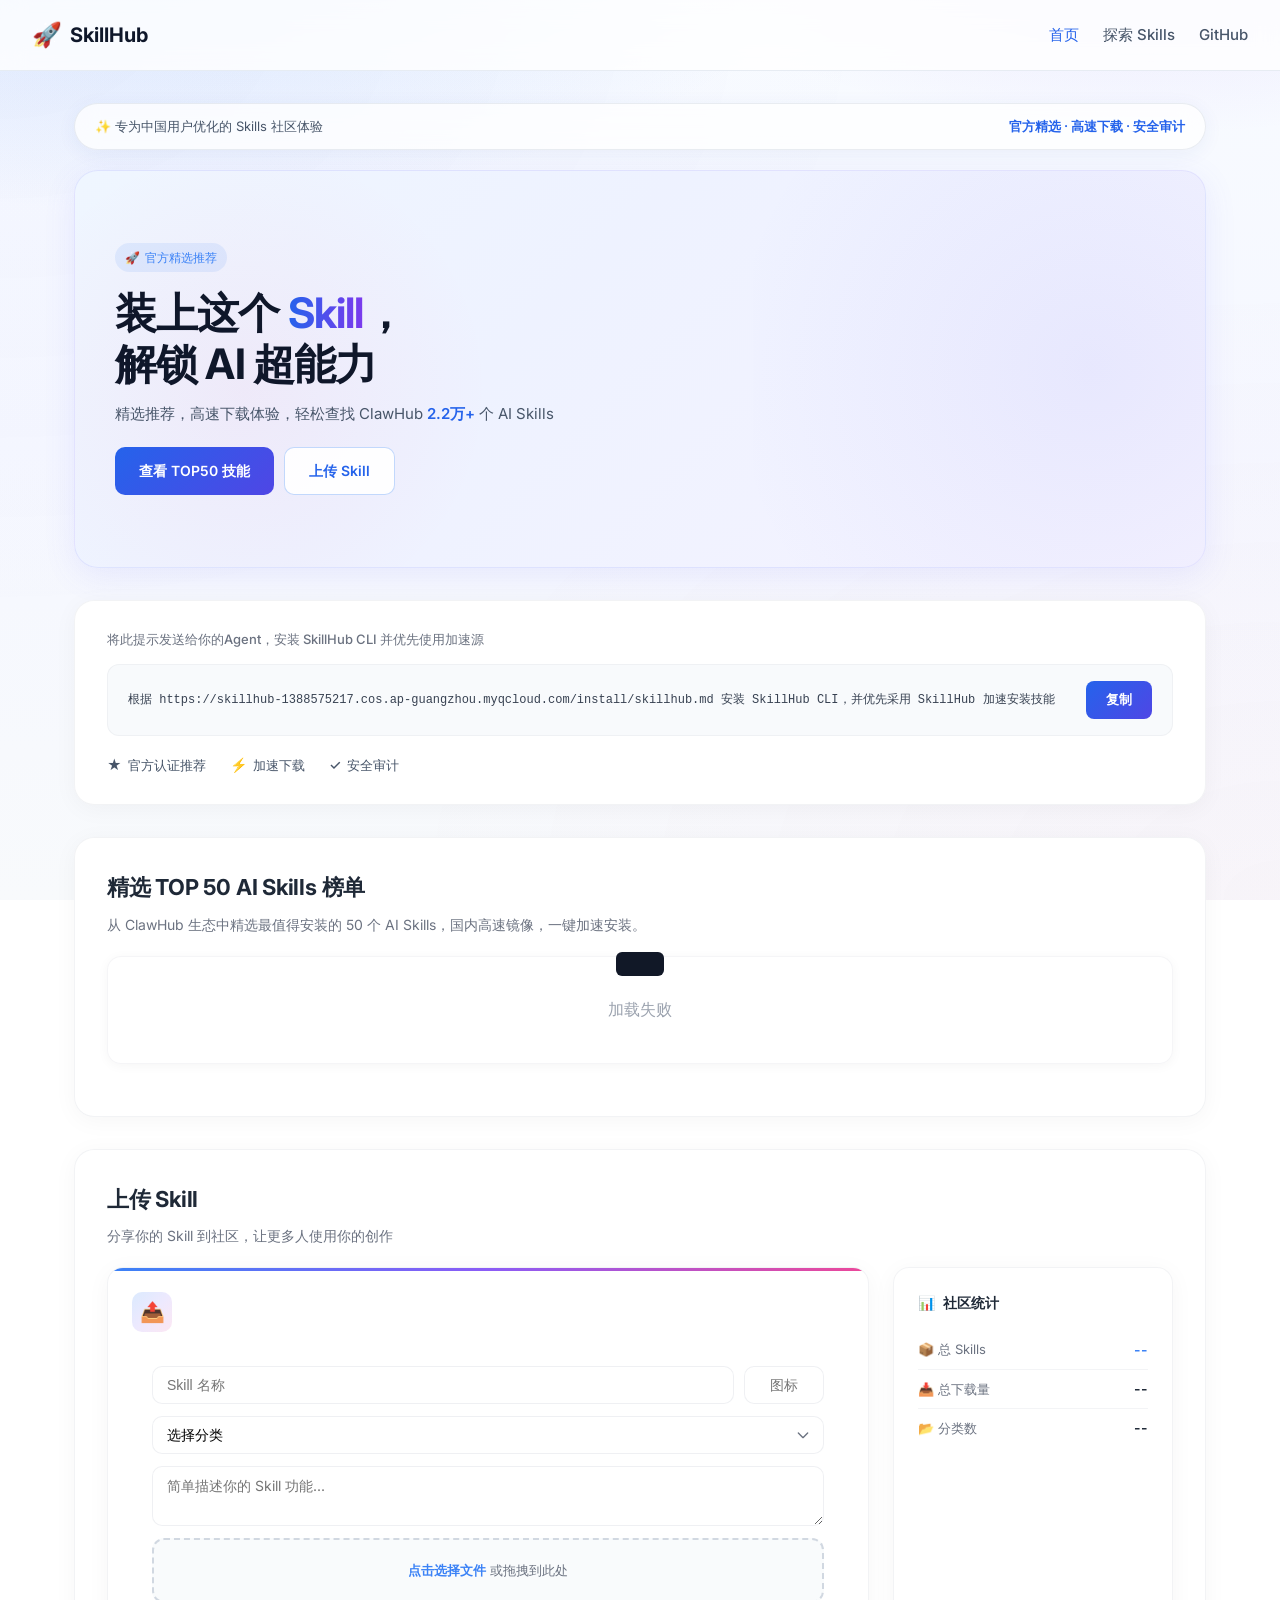
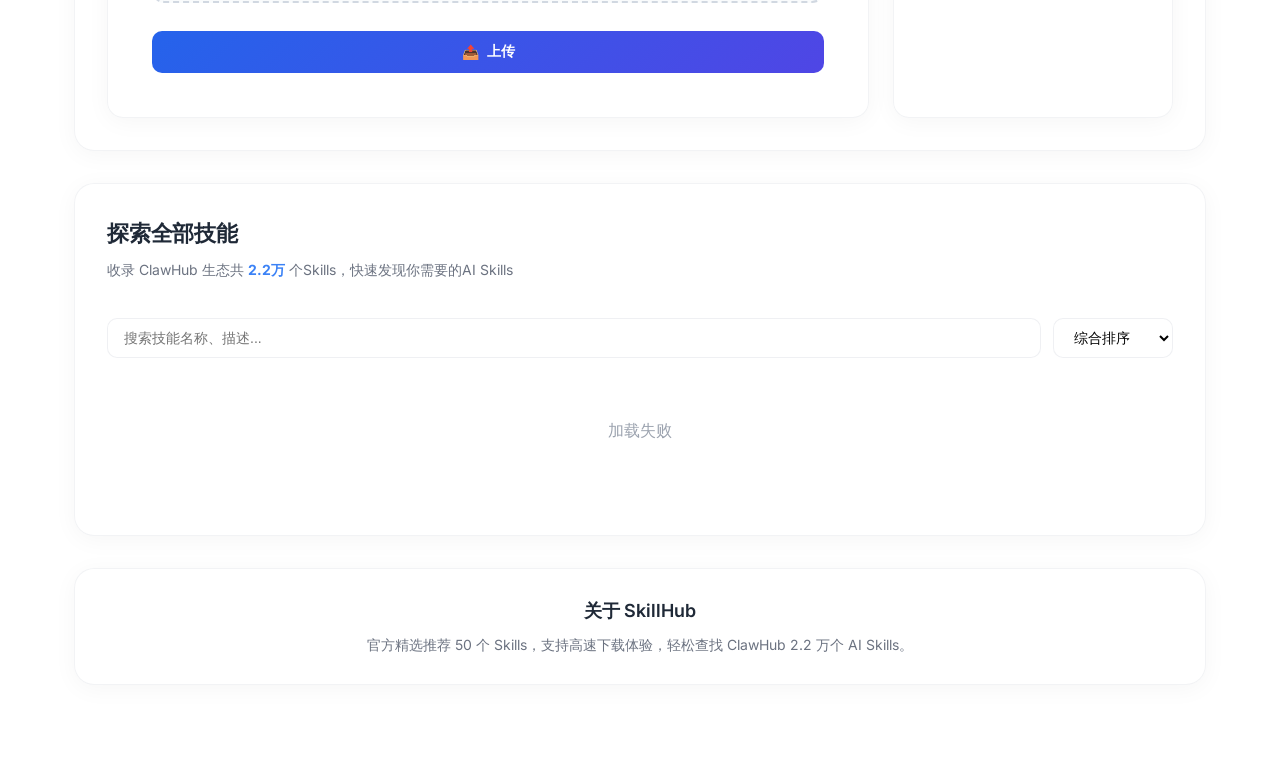
==== commit 376f2f6f: "feat: 添加 ClawHub 技能数据 + 代理加速下载功能 - 加载 1571 个真实 ClawHub 技能数据 - 实现代理+缓存下载模式绕过速率限制 - 前端显示双下载选项 (ClawHub" ====
--- a/cmd/server/templates/index.html
+++ b/cmd/server/templates/index.html
@@ -83,10 +83,32 @@
         }
 
         .container {
-            max-width: 1200px;
+            max-width: 1180px;
             margin: 0 auto;
-            padding: 40px 24px;
+            padding: 32px 24px 72px;
             position: relative;
+        }
+
+        /* Topbar */
+        .topbar {
+            margin-bottom: 20px;
+            display: flex;
+            align-items: center;
+            justify-content: space-between;
+            gap: 16px;
+            padding: 12px 20px;
+            border-radius: 999px;
+            border: 1px solid rgba(148, 163, 184, 0.2);
+            background: rgba(255, 255, 255, 0.75);
+            backdrop-filter: blur(12px);
+            box-shadow: 0 4px 20px rgba(30, 64, 175, 0.06);
+            font-size: 13px;
+            color: #475569;
+        }
+
+        .topbar strong {
+            color: #2563eb;
+            font-weight: 600;
         }
 
         .container::before {
@@ -104,8 +126,8 @@
 
         /* Hero Section */
         .hero-section {
-            background: linear-gradient(135deg, #e0f2fe 0%, #dbeafe 30%, #ede9fe 60%, #fce7f3 100%);
-            border-radius: 20px;
+            background: linear-gradient(135deg, #eff6ff 0%, #eef2ff 40%, #f5f3ff 100%);
+            border-radius: 24px;
             padding: 48px 40px;
             margin-bottom: 32px;
             display: flex;
@@ -114,6 +136,8 @@
             gap: 40px;
             position: relative;
             overflow: hidden;
+            border: 1px solid rgba(99, 102, 241, 0.12);
+            box-shadow: 0 8px 32px rgba(99, 102, 241, 0.1);
         }
 
         .hero-section::before {
@@ -157,69 +181,75 @@
         }
 
         .hero-title {
-            font-size: 36px;
+            font-size: 42px;
             font-weight: 700;
-            color: #111827;
+            color: #0f172a;
             line-height: 1.2;
             margin-bottom: 12px;
+            letter-spacing: -0.02em;
         }
 
         .hero-title .highlight {
-            color: #3b82f6;
+            background: linear-gradient(90deg, #2563eb, #7c3aed);
+            -webkit-background-clip: text;
+            background-clip: text;
+            color: transparent;
         }
 
         .hero-subtitle {
+            font-size: 15px;
+            color: #475569;
+            margin-bottom: 20px;
+            line-height: 1.7;
+            max-width: 540px;
+        }
+
+        .hero-subtitle strong {
+            color: #2563eb;
+            font-weight: 600;
+        }
+
+        .hero-buttons {
+            display: flex;
+            gap: 10px;
+        }
+
+        .hero-btn {
+            padding: 12px 24px;
+            border-radius: 10px;
             font-size: 14px;
-            color: #6b7280;
-            margin-bottom: 20px;
-            line-height: 1.6;
-        }
-
-        .hero-subtitle strong {
-            color: #3b82f6;
             font-weight: 600;
-        }
-
-        .hero-buttons {
-            display: flex;
-            gap: 10px;
-        }
-
-        .hero-btn {
-            padding: 10px 20px;
-            border-radius: 6px;
-            font-size: 14px;
-            font-weight: 500;
             cursor: pointer;
-            transition: all 0.2s;
+            transition: all 0.2s ease;
             text-decoration: none;
             display: inline-flex;
             align-items: center;
-            gap: 5px;
+            gap: 6px;
         }
 
         .hero-btn-primary {
-            background: linear-gradient(135deg, #3b82f6 0%, #6366f1 100%);
+            background: linear-gradient(135deg, #2563eb 0%, #4f46e5 100%);
             color: #fff;
             border: none;
         }
 
         .hero-btn-primary:hover {
-            background: linear-gradient(135deg, #2563eb 0%, #4f46e5 100%);
-            transform: translateY(-1px);
-            box-shadow: 0 6px 20px rgba(99, 102, 241, 0.35);
+            background: linear-gradient(135deg, #1d4ed8 0%, #4338ca 100%);
+            transform: translateY(-2px);
+            box-shadow: 0 8px 24px rgba(99, 102, 241, 0.3);
         }
 
         .hero-btn-secondary {
-            background: linear-gradient(135deg, #ffffff 0%, #f8fafc 100%);
-            color: #3b82f6;
-            border: 1px solid rgba(59, 130, 246, 0.4);
+            background: rgba(255, 255, 255, 0.9);
+            color: #2563eb;
+            border: 1px solid rgba(59, 130, 246, 0.3);
         }
 
         .hero-btn-secondary:hover {
-            background: linear-gradient(135deg, #f0f9ff 0%, #e0f2fe 100%);
-            transform: translateY(-1px);
-            box-shadow: 0 4px 12px rgba(59, 130, 246, 0.15);
+            background: #f0f9ff;
+            border-color: rgba(59, 130, 246, 0.5);
+            transform: translateY(-2px);
+            box-shadow: 0 6px 16px rgba(59, 130, 246, 0.12);
         }
 
         .hero-cards {
@@ -232,10 +262,11 @@
         .hero-card {
             position: absolute;
             width: 260px;
-            background: #fff;
-            border-radius: 12px;
+            background: rgba(255, 255, 255, 0.95);
+            border-radius: 14px;
             padding: 16px;
-            box-shadow: 0 4px 16px rgba(0, 0, 0, 0.08);
+            box-shadow: 0 8px 24px rgba(99, 102, 241, 0.1);
+            border: 1px solid rgba(148, 163, 184, 0.2);
             transition: all 0.3s ease;
         }
 
@@ -334,29 +365,31 @@
 
         /* Install Box */
         .install-box {
-            background: linear-gradient(135deg, #ffffff 0%, #f8fafc 100%);
-            border: 1px solid rgba(229, 231, 235, 0.8);
-            border-radius: 16px;
-            padding: 24px 28px;
+            background: rgba(255, 255, 255, 0.95);
+            border: 1px solid rgba(229, 231, 235, 0.5);
+            border-radius: 20px;
+            padding: 28px 32px;
             margin-bottom: 32px;
-            box-shadow: 0 4px 20px rgba(0, 0, 0, 0.03);
+            box-shadow: 0 4px 24px rgba(0, 0, 0, 0.04);
+            backdrop-filter: blur(8px);
         }
 
         .install-label {
             font-size: 13px;
             color: #6b7280;
-            margin-bottom: 12px;
+            margin-bottom: 14px;
+            font-weight: 500;
         }
 
         .install-code {
             display: flex;
             align-items: center;
             gap: 12px;
-            background: #f8fafc;
-            border: 1px solid #e5e7eb;
-            border-radius: 8px;
-            padding: 14px 18px;
-            margin-bottom: 16px;
+            background: rgba(248, 250, 252, 0.9);
+            border: 1px solid rgba(229, 231, 235, 0.5);
+            border-radius: 12px;
+            padding: 16px 20px;
+            margin-bottom: 18px;
         }
 
         .install-code code {
@@ -365,35 +398,41 @@
             font-size: 12px;
             color: #374151;
             word-break: break-all;
+            line-height: 1.5;
         }
 
         .install-code button {
-            padding: 8px 18px;
-            background: #3b82f6;
+            padding: 10px 20px;
+            background: linear-gradient(135deg, #2563eb 0%, #4f46e5 100%);
             color: #fff;
             border: none;
-            border-radius: 6px;
+            border-radius: 8px;
             font-size: 13px;
             cursor: pointer;
             white-space: nowrap;
+            font-weight: 600;
+            transition: all 0.2s ease;
+        }
+
+        .install-code button:hover {
+            background: linear-gradient(135deg, #1d4ed8 0%, #4338ca 100%);
+            transform: translateY(-1px);
+            box-shadow: 0 4px 12px rgba(99, 102, 241, 0.25);
+        }
+
+        .install-badges {
+            display: flex;
+            gap: 24px;
+            font-size: 13px;
+            flex-wrap: wrap;
+        }
+
+        .install-badges span {
+            color: #475569;
+            display: flex;
+            align-items: center;
+            gap: 6px;
             font-weight: 500;
-        }
-
-        .install-code button:hover {
-            background: #2563eb;
-        }
-
-        .install-badges {
-            display: flex;
-            gap: 20px;
-            font-size: 13px;
-        }
-
-        .install-badges span {
-            color: #6b7280;
-            display: flex;
-            align-items: center;
-            gap: 4px;
         }
 
         .install-badges .badge-icon {
@@ -401,25 +440,33 @@
         }
 
         .badge-verified { color: #f59e0b; }
-        .badge-fast { color: #3b82f6; }
+        .badge-fast { color: #2563eb; }
         .badge-safe { color: #10b981; }
 
         /* Section */
         .section {
-            margin-bottom: 40px;
+            margin-bottom: 32px;
+            background: rgba(255, 255, 255, 0.95);
+            border-radius: 20px;
+            padding: 32px;
+            border: 1px solid rgba(229, 231, 235, 0.5);
+            box-shadow: 0 4px 24px rgba(0, 0, 0, 0.04);
+            backdrop-filter: blur(8px);
         }
 
         .section h2 {
-            font-size: 18px;
-            font-weight: 600;
-            color: #111827;
-            margin-bottom: 6px;
+            font-size: 22px;
+            font-weight: 700;
+            color: #1f2937;
+            margin-bottom: 8px;
+            letter-spacing: -0.01em;
         }
 
         .section-desc {
-            font-size: 13px;
+            font-size: 14px;
             color: #6b7280;
             margin-bottom: 20px;
+            line-height: 1.6;
         }
 
         .section-desc strong {
@@ -428,53 +475,72 @@
 
         /* Skills List */
         .skills-list {
-            background: linear-gradient(180deg, #ffffff 0%, #fafbfc 100%);
+            background: rgba(255, 255, 255, 0.9);
             border-radius: 14px;
             overflow: hidden;
-            box-shadow: 0 2px 16px rgba(0, 0, 0, 0.04);
-            border: 1px solid rgba(243, 244, 246, 0.6);
+            box-shadow: 0 2px 12px rgba(0, 0, 0, 0.04);
+            border: 1px solid rgba(229, 231, 235, 0.4);
         }
 
         .skill-item {
             display: flex;
             align-items: center;
-            gap: 14px;
-            padding: 14px 18px;
+            gap: 16px;
+            padding: 16px 20px;
             border-bottom: 1px solid rgba(243, 244, 246, 0.6);
             cursor: pointer;
-            transition: all 0.2s;
+            transition: all 0.2s ease;
+            position: relative;
+            background: rgba(255, 255, 255, 0.8);
         }
 
         .skill-item:last-child {
             border-bottom: none;
         }
 
+        .skill-item::before {
+            content: '';
+            position: absolute;
+            left: 0;
+            top: 0;
+            bottom: 0;
+            width: 3px;
+            background: linear-gradient(180deg, var(--brand-1), var(--brand-2));
+            opacity: 0;
+            transition: opacity 0.2s ease;
+        }
+
         .skill-item:hover {
-            background: linear-gradient(90deg, rgba(241, 245, 249, 0.5) 0%, rgba(248, 250, 252, 0.3) 100%);
+            background: linear-gradient(90deg, rgba(241, 245, 249, 0.6) 0%, rgba(248, 250, 252, 0.4) 100%);
+        }
+
+        .skill-item:hover::before {
+            opacity: 1;
         }
 
         .skill-rank-badge {
-            width: 32px;
-            height: 32px;
-            border-radius: 50%;
+            width: 36px;
+            height: 36px;
+            border-radius: 10px;
             display: flex;
             align-items: center;
             justify-content: center;
-            font-size: 13px;
-            font-weight: 600;
+            font-size: 14px;
+            font-weight: 700;
             color: #fff;
             flex-shrink: 0;
+            box-shadow: 0 2px 8px rgba(0, 0, 0, 0.15);
         }
 
         .skill-rank-badge.rank-1 { background: linear-gradient(135deg, #fbbf24 0%, #f59e0b 100%); }
-        .skill-rank-badge.rank-2 { background: linear-gradient(135deg, #9ca3af 0%, #6b7280 100%); }
-        .skill-rank-badge.rank-3 { background: linear-gradient(135deg, #d97706 0%, #b45309 100%); }
+        .skill-rank-badge.rank-2 { background: linear-gradient(135deg, #94a3b8 0%, #64748b 100%); }
+        .skill-rank-badge.rank-3 { background: linear-gradient(135deg, #fb923c 0%, #ea580c 100%); }
         .skill-rank-badge.rank-other { background: linear-gradient(135deg, #6b7280 0%, #4b5563 100%); }
 
         .skill-icon {
-            width: 40px;
-            height: 40px;
-            border-radius: 10px;
+            width: 44px;
+            height: 44px;
+            border-radius: 12px;
             display: flex;
             align-items: center;
             justify-content: center;
@@ -482,6 +548,7 @@
             font-weight: 600;
             color: #fff;
             flex-shrink: 0;
+            box-shadow: 0 4px 12px rgba(0, 0, 0, 0.12);
         }
 
         .skill-content {
@@ -499,26 +566,26 @@
         .skill-name {
             font-size: 15px;
             font-weight: 600;
-            color: #111827;
+            color: #1f2937;
         }
 
         .skill-category-tag {
             display: inline-block;
-            padding: 2px 10px;
-            border-radius: 12px;
+            padding: 3px 10px;
+            border-radius: 20px;
             font-size: 11px;
             font-weight: 500;
         }
 
-        .skill-category-tag.cat-dev { background: #dcfce7; color: #16a34a; }
-        .skill-category-tag.cat-ai { background: #dbeafe; color: #2563eb; }
-        .skill-category-tag.cat-media { background: #fce7f3; color: #db2777; }
-        .skill-category-tag.cat-office { background: #fef3c7; color: #d97706; }
-        .skill-category-tag.cat-security { background: #fee2e2; color: #dc2626; }
-        .skill-category-tag.cat-data { background: #e0e7ff; color: #4f46e5; }
-        .skill-category-tag.cat-doc { background: #f3e8ff; color: #9333ea; }
-        .skill-category-tag.cat-search { background: #cffafe; color: #0891b2; }
-        .skill-category-tag.cat-other { background: #f3f4f6; color: #4b5563; }
+        .skill-category-tag.cat-dev { background: rgba(34, 197, 94, 0.12); color: #16a34a; }
+        .skill-category-tag.cat-ai { background: rgba(59, 130, 246, 0.12); color: #2563eb; }
+        .skill-category-tag.cat-media { background: rgba(236, 72, 153, 0.12); color: #db2777; }
+        .skill-category-tag.cat-office { background: rgba(245, 158, 11, 0.12); color: #d97706; }
+        .skill-category-tag.cat-security { background: rgba(239, 68, 68, 0.12); color: #dc2626; }
+        .skill-category-tag.cat-data { background: rgba(99, 102, 241, 0.12); color: #4f46e5; }
+        .skill-category-tag.cat-doc { background: rgba(168, 85, 247, 0.12); color: #9333ea; }
+        .skill-category-tag.cat-search { background: rgba(6, 182, 212, 0.12); color: #0891b2; }
+        .skill-category-tag.cat-other { background: rgba(107, 114, 128, 0.12); color: #4b5563; }
 
         .skill-description {
             font-size: 13px;
@@ -532,14 +599,14 @@
             display: flex;
             flex-direction: column;
             align-items: flex-end;
-            gap: 2px;
+            gap: 4px;
             flex-shrink: 0;
         }
 
         .skill-stats-primary {
-            font-size: 16px;
-            font-weight: 600;
-            color: #111827;
+            font-size: 17px;
+            font-weight: 700;
+            color: #1f2937;
             display: flex;
             align-items: center;
             gap: 4px;
@@ -547,12 +614,13 @@
 
         .skill-stats-primary .arrow {
             color: #10b981;
-            font-size: 12px;
+            font-size: 14px;
         }
 
         .skill-stats-secondary {
             font-size: 12px;
             color: #9ca3af;
+            font-weight: 500;
         }
 
         /* Category Filter Buttons */
@@ -560,32 +628,34 @@
             display: flex;
             flex-wrap: wrap;
             gap: 8px;
-            margin-bottom: 14px;
+            margin-bottom: 16px;
         }
 
         .category-btn {
             display: flex;
             align-items: center;
-            gap: 5px;
-            padding: 6px 14px;
-            background: linear-gradient(135deg, #ffffff 0%, #f8fafc 100%);
-            border: 1px solid rgba(229, 231, 235, 0.6);
-            border-radius: 18px;
-            font-size: 12px;
-            color: #6b7280;
+            gap: 6px;
+            padding: 8px 16px;
+            background: rgba(255, 255, 255, 0.9);
+            border: 1px solid rgba(229, 231, 235, 0.5);
+            border-radius: 999px;
+            font-size: 13px;
+            color: #475569;
             cursor: pointer;
-            transition: all 0.2s;
+            transition: all 0.2s ease;
+            font-weight: 500;
         }
 
         .category-btn:hover {
-            background: linear-gradient(135deg, #f0f9ff 0%, #e0f2fe 100%);
+            background: #f0f9ff;
             border-color: rgba(59, 130, 246, 0.3);
+            color: #2563eb;
         }
 
         .category-btn.active {
             background: linear-gradient(135deg, #dbeafe 0%, #bfdbfe 100%);
             border-color: #3b82f6;
-            color: #3b82f6;
+            color: #1d4ed8;
         }
 
         .category-btn-icon {
@@ -595,31 +665,41 @@
         /* Filters */
         .filters {
             display: flex;
-            gap: 10px;
-            margin-bottom: 16px;
+            gap: 12px;
+            margin-bottom: 20px;
         }
 
         .search-input {
             flex: 1;
-            padding: 8px 14px;
-            border: 1px solid #e5e7eb;
-            border-radius: 6px;
-            font-size: 13px;
+            padding: 10px 16px;
+            border: 1px solid rgba(229, 231, 235, 0.6);
+            border-radius: 10px;
+            font-size: 14px;
+            background: rgba(255, 255, 255, 0.95);
+            transition: all 0.2s;
         }
 
         .search-input:focus {
             outline: none;
-            border-color: #3b82f6;
+            border-color: #2563eb;
+            box-shadow: 0 0 0 3px rgba(37, 99, 235, 0.1);
         }
 
         .sort-select {
-            padding: 8px 14px;
-            border: 1px solid #e5e7eb;
-            border-radius: 6px;
-            font-size: 13px;
-            background: #fff;
-            min-width: 110px;
+            padding: 10px 16px;
+            border: 1px solid rgba(229, 231, 235, 0.6);
+            border-radius: 10px;
+            font-size: 14px;
+            background: rgba(255, 255, 255, 0.95);
+            min-width: 120px;
             cursor: pointer;
+            transition: all 0.2s;
+        }
+
+        .sort-select:focus {
+            outline: none;
+            border-color: #2563eb;
+            box-shadow: 0 0 0 3px rgba(37, 99, 235, 0.1);
         }
 
         .upload-btn {
@@ -639,46 +719,68 @@
         /* Skills Grid */
         .skills-grid {
             display: grid;
-            grid-template-columns: repeat(3, 1fr);
-            gap: 14px;
+            grid-template-columns: repeat(4, 1fr);
+            gap: 16px;
+            align-items: stretch;
         }
 
         .skill-card {
-            background: linear-gradient(135deg, #ffffff 0%, #fafbfc 100%);
-            border: 1px solid rgba(229, 231, 235, 0.6);
-            border-radius: 10px;
-            padding: 14px;
+            background: rgba(255, 255, 255, 0.95);
+            border: 1px solid rgba(229, 231, 235, 0.5);
+            border-radius: 14px;
+            padding: 18px;
             cursor: pointer;
-            transition: all 0.2s;
+            transition: all 0.25s cubic-bezier(0.4, 0, 0.2, 1);
             display: flex;
             flex-direction: column;
+            height: 100%;
+            min-height: 160px;
+            position: relative;
+            overflow: hidden;
+            backdrop-filter: blur(4px);
+        }
+
+        .skill-card::before {
+            content: '';
+            position: absolute;
+            top: 0;
+            left: 0;
+            right: 0;
+            height: 3px;
+            background: linear-gradient(90deg, var(--brand-1), var(--brand-2), var(--brand-3));
+            opacity: 0;
+            transition: opacity 0.25s ease;
         }
 
         .skill-card:hover {
-            box-shadow: 0 8px 24px rgba(0, 0, 0, 0.08);
-            border-color: rgba(99, 102, 241, 0.2);
-            transform: translateY(-2px);
-            background: linear-gradient(135deg, #ffffff 0%, #f0f9ff 100%);
+            box-shadow: 0 12px 32px rgba(99, 102, 241, 0.15);
+            border-color: rgba(99, 102, 241, 0.25);
+            transform: translateY(-4px);
+        }
+
+        .skill-card:hover::before {
+            opacity: 1;
         }
 
         .skill-card-header {
             display: flex;
-            align-items: flex-start;
-            gap: 10px;
-            margin-bottom: 10px;
+            align-items: center;
+            gap: 12px;
+            margin-bottom: 12px;
         }
 
         .skill-card-icon {
-            width: 36px;
-            height: 36px;
-            border-radius: 50%;
+            width: 42px;
+            height: 42px;
+            border-radius: 12px;
             display: flex;
             align-items: center;
             justify-content: center;
-            font-size: 14px;
+            font-size: 16px;
             font-weight: 600;
             color: #fff;
             flex-shrink: 0;
+            box-shadow: 0 4px 12px rgba(0, 0, 0, 0.15);
         }
 
         .skill-card-title-wrap {
@@ -687,10 +789,10 @@
         }
 
         .skill-card-name {
-            font-size: 14px;
-            font-weight: 500;
-            color: #111827;
-            margin-bottom: 2px;
+            font-size: 15px;
+            font-weight: 600;
+            color: #1f2937;
+            margin-bottom: 3px;
             white-space: nowrap;
             overflow: hidden;
             text-overflow: ellipsis;
@@ -699,13 +801,14 @@
         .skill-card-version {
             font-size: 11px;
             color: #9ca3af;
+            font-weight: 400;
         }
 
         .skill-card-desc {
-            font-size: 12px;
+            font-size: 13px;
             color: #6b7280;
-            line-height: 1.5;
-            margin-bottom: 10px;
+            line-height: 1.6;
+            margin-bottom: 12px;
             display: -webkit-box;
             -webkit-line-clamp: 2;
             -webkit-box-orient: vertical;
@@ -717,30 +820,34 @@
             display: flex;
             align-items: center;
             justify-content: space-between;
-            padding-top: 10px;
-            border-top: 1px solid #f3f4f6;
+            padding-top: 12px;
+            border-top: 1px solid rgba(243, 244, 246, 0.8);
+            margin-top: auto;
         }
 
         .skill-card-stats {
             display: flex;
             align-items: center;
-            gap: 10px;
+            gap: 14px;
+            font-size: 12px;
+            color: #9ca3af;
+        }
+
+        .skill-card-stats span {
+            display: inline-flex;
+            align-items: center;
+            gap: 4px;
+            white-space: nowrap;
+            font-weight: 500;
+        }
+
+        .skill-card-category {
             font-size: 11px;
-            color: #9ca3af;
-        }
-
-        .skill-card-stats span {
-            display: flex;
-            align-items: center;
-            gap: 3px;
-        }
-
-        .skill-card-category {
-            font-size: 10px;
-            padding: 2px 8px;
-            background: #f3f4f6;
-            border-radius: 4px;
-            color: #6b7280;
+            padding: 4px 10px;
+            background: linear-gradient(135deg, rgba(99, 102, 241, 0.1) 0%, rgba(139, 92, 246, 0.1) 100%);
+            border-radius: 20px;
+            color: #6366f1;
+            font-weight: 500;
         }
 
         /* Pagination */
@@ -748,26 +855,29 @@
             display: flex;
             align-items: center;
             justify-content: center;
-            gap: 5px;
-            margin-top: 16px;
+            gap: 6px;
+            margin-top: 20px;
             font-size: 13px;
         }
 
         .pagination button {
-            padding: 5px 10px;
-            border: 1px solid #e5e7eb;
-            background: #fff;
-            border-radius: 4px;
+            padding: 8px 14px;
+            border: 1px solid rgba(229, 231, 235, 0.6);
+            background: rgba(255, 255, 255, 0.95);
+            border-radius: 8px;
             cursor: pointer;
+            transition: all 0.2s;
+            font-weight: 500;
         }
 
         .pagination button:hover {
-            background: #f9fafb;
+            background: #f0f9ff;
+            border-color: rgba(59, 130, 246, 0.3);
         }
 
         .pagination button.active {
-            background: #3b82f6;
-            border-color: #3b82f6;
+            background: linear-gradient(135deg, #2563eb 0%, #4f46e5 100%);
+            border-color: transparent;
             color: #fff;
         }
 
@@ -777,10 +887,10 @@
         }
 
         .pagination input {
-            width: 45px;
-            padding: 5px;
-            border: 1px solid #e5e7eb;
-            border-radius: 4px;
+            width: 50px;
+            padding: 8px;
+            border: 1px solid rgba(229, 231, 235, 0.6);
+            border-radius: 8px;
             text-align: center;
             font-size: 13px;
         }
@@ -792,20 +902,27 @@
         /* Footer */
         .footer {
             text-align: center;
-            padding-top: 32px;
-            border-top: 1px solid #e5e7eb;
-            margin-top: 32px;
+            padding: 28px 32px;
+            border-top: 1px solid rgba(229, 231, 235, 0.5);
+            margin-top: 0;
+            background: rgba(255, 255, 255, 0.95);
+            border-radius: 20px;
+            border: 1px solid rgba(229, 231, 235, 0.5);
+            box-shadow: 0 4px 24px rgba(0, 0, 0, 0.04);
+            backdrop-filter: blur(8px);
         }
 
         .footer h3 {
-            font-size: 15px;
+            font-size: 18px;
             font-weight: 600;
-            margin-bottom: 6px;
+            margin-bottom: 8px;
+            color: #1f2937;
         }
 
         .footer p {
-            font-size: 13px;
+            font-size: 14px;
             color: #6b7280;
+            line-height: 1.6;
         }
 
         /* Modal */
@@ -973,6 +1090,108 @@
             border-radius: 12px;
             background: linear-gradient(135deg, #667eea 0%, #764ba2 100%);
             display: flex;
+            align-items: center;
+            justify-content: center;
+            font-size: 28px;
+            font-weight: 600;
+            color: #fff;
+            margin: 0 auto 16px;
+            box-shadow: 0 4px 12px rgba(0, 0, 0, 0.15);
+        }
+
+        .skill-detail h3 {
+            font-size: 20px;
+            margin-bottom: 8px;
+            color: #1f2937;
+        }
+
+        .skill-detail .skill-category-tag {
+            display: inline-block;
+            margin-bottom: 12px;
+            padding: 4px 12px;
+            border-radius: 20px;
+            font-size: 12px;
+            font-weight: 500;
+        }
+
+        .skill-detail .skill-description {
+            white-space: normal;
+            text-align: center;
+            margin-bottom: 20px;
+            color: #6b7280;
+            line-height: 1.6;
+        }
+
+        .skill-detail-stats {
+            display: flex;
+            justify-content: center;
+            gap: 40px;
+            margin-bottom: 20px;
+            padding: 16px;
+            background: #f9fafb;
+            border-radius: 8px;
+        }
+
+        .skill-detail-stat-value {
+            font-size: 20px;
+            font-weight: 600;
+            color: #111827;
+        }
+
+        .skill-detail-stat-label {
+            font-size: 12px;
+            color: #6b7280;
+        }
+
+        .skill-detail-install-box {
+            background: #f8fafc;
+            border: 1px solid #e2e8f0;
+            border-radius: 8px;
+            padding: 12px;
+            margin-top: 16px;
+        }
+
+        .skill-detail-install-label {
+            font-size: 12px;
+            color: #475569;
+            margin-bottom: 8px;
+            text-align: left;
+        }
+
+        .skill-detail-install-cmd {
+            display: flex;
+            align-items: center;
+            gap: 8px;
+        }
+
+        .skill-detail-install-cmd code {
+            flex: 1;
+            font-family: 'Monaco', 'Consolas', monospace;
+            font-size: 13px;
+            color: #334155;
+            word-break: break-all;
+            background: linear-gradient(135deg, #2563eb 0%, #4f46e5 100%);
+            color: #fff;
+            padding: 10px 14px;
+            border-radius: 6px;
+        }
+
+        .skill-detail-install-cmd button {
+            padding: 8px 16px;
+            background: linear-gradient(135deg, #2563eb 0%, #4f46e5 100%);
+            color: #fff;
+            border: none;
+            border-radius: 6px;
+            font-size: 13px;
+            cursor: pointer;
+            font-weight: 500;
+            transition: all 0.2s;
+        }
+
+        .skill-detail-install-cmd button:hover {
+            transform: translateY(-1px);
+            box-shadow: 0 4px 12px rgba(37, 99, 235, 0.3);
+        }
             align-items: center;
             justify-content: center;
             font-size: 28px;
@@ -1133,35 +1352,34 @@
 
         /* TOP 50 Section */
         #top50 {
-            background: linear-gradient(180deg, rgba(241, 245, 249, 0.5) 0%, rgba(248, 250, 252, 0.8) 100%);
-            margin: 0 -24px;
-            padding: 28px 24px;
-            border-radius: 0;
+            /* 统一使用section样式 */
         }
 
         /* Upload Section */
         #upload {
-            margin: 32px 0;
+            /* 统一使用section样式 */
         }
 
         .upload-card-container {
             display: flex;
-            gap: 20px;
+            gap: 24px;
             flex-wrap: wrap;
+            align-items: stretch;
         }
 
         .upload-card {
-            background: linear-gradient(135deg, #ffffff 0%, #fafbfc 100%);
-            border-radius: 12px;
-            padding: 20px;
+            background: rgba(255, 255, 255, 0.95);
+            border-radius: 16px;
+            padding: 24px;
             flex: 1;
             min-width: 300px;
-            max-width: 500px;
+            max-width: 1fr;
             box-shadow: 0 4px 24px rgba(0, 0, 0, 0.04);
-            border: 1px solid rgba(243, 244, 246, 0.8);
+            border: 1px solid rgba(229, 231, 235, 0.5);
             transition: all 0.3s ease;
             position: relative;
             overflow: hidden;
+            backdrop-filter: blur(8px);
         }
 
         .upload-card::before {
@@ -1200,75 +1418,80 @@
         .upload-card-input {
             width: 100%;
             padding: 10px 14px;
-            border: 1px solid #e5e7eb;
-            border-radius: 8px;
+            border: 1px solid rgba(229, 231, 235, 0.6);
+            border-radius: 10px;
             font-size: 14px;
-            background: #f9fafb;
+            background: rgba(255, 255, 255, 0.95);
             transition: all 0.2s;
         }
 
         .upload-card-input:focus {
             outline: none;
-            border-color: #3b82f6;
+            border-color: #2563eb;
+            box-shadow: 0 0 0 3px rgba(37, 99, 235, 0.1);
             background: #fff;
         }
 
         .upload-card-select {
             width: 100%;
             padding: 10px 14px;
-            border: 1px solid #e5e7eb;
-            border-radius: 8px;
+            border: 1px solid rgba(229, 231, 235, 0.6);
+            border-radius: 10px;
             font-size: 14px;
-            background: #f9fafb;
+            background: rgba(255, 255, 255, 0.95);
             cursor: pointer;
             appearance: none;
             background-image: url("data:image/svg+xml,%3Csvg xmlns='http://www.w3.org/2000/svg' fill='none' viewBox='0 0 24 24' stroke='%236b7280'%3E%3Cpath stroke-linecap='round' stroke-linejoin='round' stroke-width='2' d='M19 9l-7 7-7-7'%3E%3C/path%3E%3C/svg%3E");
             background-repeat: no-repeat;
-            background-position: right 10px center;
-            background-size: 14px;
+            background-position: right 12px center;
+            background-size: 16px;
+            transition: all 0.2s;
         }
 
         .upload-card-select:focus {
             outline: none;
-            border-color: #3b82f6;
+            border-color: #2563eb;
+            box-shadow: 0 0 0 3px rgba(37, 99, 235, 0.1);
             background-color: #fff;
         }
 
         .upload-card-textarea {
             width: 100%;
             padding: 10px 14px;
-            border: 1px solid #e5e7eb;
-            border-radius: 8px;
+            border: 1px solid rgba(229, 231, 235, 0.6);
+            border-radius: 10px;
             font-size: 14px;
-            background: #f9fafb;
+            background: rgba(255, 255, 255, 0.95);
             resize: vertical;
             min-height: 60px;
             font-family: inherit;
+            transition: all 0.2s;
         }
 
         .upload-card-textarea:focus {
             outline: none;
-            border-color: #3b82f6;
+            border-color: #2563eb;
+            box-shadow: 0 0 0 3px rgba(37, 99, 235, 0.1);
             background: #fff;
         }
 
         .upload-file-zone {
-            border: 2px dashed #d1d5db;
-            border-radius: 8px;
-            padding: 16px;
+            border: 2px dashed rgba(148, 163, 184, 0.4);
+            border-radius: 12px;
+            padding: 20px;
             text-align: center;
             cursor: pointer;
             transition: all 0.2s;
-            background: #fafafa;
+            background: rgba(248, 250, 252, 0.8);
         }
 
         .upload-file-zone:hover {
-            border-color: #3b82f6;
+            border-color: #2563eb;
             background: #f0f9ff;
         }
 
         .upload-file-zone.dragover {
-            border-color: #3b82f6;
+            border-color: #2563eb;
             background: #dbeafe;
         }
 
@@ -1287,25 +1510,25 @@
 
         .upload-card-btn {
             width: 100%;
-            padding: 10px 20px;
-            background: linear-gradient(135deg, #3b82f6 0%, #6366f1 50%, #8b5cf6 100%);
+            padding: 12px 20px;
+            background: linear-gradient(135deg, #2563eb 0%, #4f46e5 100%);
             color: #fff;
             border: none;
-            border-radius: 8px;
+            border-radius: 10px;
             font-size: 14px;
-            font-weight: 500;
+            font-weight: 600;
             cursor: pointer;
-            transition: all 0.2s;
+            transition: all 0.2s ease;
             display: flex;
             align-items: center;
             justify-content: center;
-            gap: 6px;
+            gap: 8px;
         }
 
         .upload-card-btn:hover {
-            background: linear-gradient(135deg, #2563eb 0%, #4f46e5 50%, #7c3aed 100%);
-            box-shadow: 0 4px 16px rgba(99, 102, 241, 0.35);
-            transform: translateY(-1px);
+            background: linear-gradient(135deg, #1d4ed8 0%, #4338ca 100%);
+            box-shadow: 0 6px 20px rgba(99, 102, 241, 0.3);
+            transform: translateY(-2px);
         }
 
         .upload-card-btn:disabled {
@@ -1324,12 +1547,13 @@
 
         /* Stats Card */
         .stats-card {
-            background: linear-gradient(135deg, #ffffff 0%, #fafbfc 100%);
-            border-radius: 12px;
-            padding: 20px;
-            width: 260px;
+            background: rgba(255, 255, 255, 0.95);
+            border-radius: 16px;
+            padding: 24px;
+            flex: 0 0 280px;
             box-shadow: 0 4px 24px rgba(0, 0, 0, 0.04);
-            border: 1px solid rgba(243, 244, 246, 0.8);
+            border: 1px solid rgba(229, 231, 235, 0.5);
+            backdrop-filter: blur(8px);
         }
 
         .stats-card-title {
@@ -1371,10 +1595,7 @@
 
         /* Explore Section */
         #explore {
-            background: linear-gradient(180deg, rgba(248, 250, 252, 0.8) 0%, rgba(241, 245, 249, 0.5) 100%);
-            margin: 32px -24px 0;
-            padding: 28px 24px;
-            border-radius: 0;
+            /* 统一使用section样式 */
         }
 
         .counter {
@@ -1428,27 +1649,34 @@
         }
 
         .page-dot {
-            width: 36px;
-            height: 36px;
-            border: none;
-            background: #fff;
+            width: 38px;
+            height: 38px;
+            border: 1px solid rgba(229, 231, 235, 0.6);
+            background: rgba(255, 255, 255, 0.95);
             border-radius: 10px;
             font-size: 14px;
             font-weight: 500;
             cursor: pointer;
             transition: all 0.2s;
-            box-shadow: 0 1px 3px rgba(0, 0, 0, 0.1);
         }
 
         .page-dot:hover {
             background: #f0f9ff;
-            color: #3b82f6;
+            border-color: rgba(59, 130, 246, 0.3);
+            color: #2563eb;
         }
 
         .page-dot.active {
-            background: #3b82f6;
+            background: linear-gradient(135deg, #2563eb 0%, #4f46e5 100%);
             color: #fff;
-            box-shadow: 0 2px 8px rgba(59, 130, 246, 0.3);
+            border-color: transparent;
+            box-shadow: 0 4px 12px rgba(59, 130, 246, 0.25);
+        }
+
+        @media (max-width: 1280px) {
+            .skills-grid {
+                grid-template-columns: repeat(3, 1fr);
+            }
         }
 
         @media (max-width: 1024px) {
@@ -1463,6 +1691,10 @@
             }
 
             .hero-content {
+                max-width: 100%;
+            }
+
+            .hero-subtitle {
                 max-width: 100%;
             }
 
@@ -1477,11 +1709,63 @@
                 height: 280px;
                 margin-top: 32px;
             }
+
+            .upload-card-container {
+                flex-direction: column;
+            }
+
+            .stats-card {
+                flex: none;
+                width: 100%;
+            }
         }
 
         @media (max-width: 640px) {
             .container {
-                padding: 32px 16px;
+                padding: 24px 16px 48px;
+            }
+
+            .topbar {
+                flex-direction: column;
+                text-align: center;
+                border-radius: 16px;
+                padding: 14px 16px;
+            }
+
+            .section {
+                padding: 24px 20px;
+                border-radius: 16px;
+            }
+
+            .install-box {
+                padding: 20px;
+                border-radius: 16px;
+            }
+
+            .hero-section {
+                padding: 32px 24px;
+                border-radius: 20px;
+            }
+
+            .hero-title {
+                font-size: 28px;
+            }
+
+            .hero-subtitle {
+                font-size: 14px;
+            }
+
+            .hero-buttons {
+                flex-direction: column;
+            }
+
+            .hero-btn {
+                width: 100%;
+                justify-content: center;
+            }
+
+            .hero-cards {
+                display: none;
             }
 
             .skill-item {
@@ -1497,27 +1781,6 @@
 
             .filters {
                 flex-direction: column;
-            }
-
-            .hero-title {
-                font-size: 28px;
-            }
-
-            .hero-subtitle {
-                font-size: 14px;
-            }
-
-            .hero-buttons {
-                flex-direction: column;
-            }
-
-            .hero-btn {
-                width: 100%;
-                justify-content: center;
-            }
-
-            .hero-cards {
-                display: none;
             }
 
             .skills-grid {
@@ -1542,272 +1805,12 @@
             .upload-card, .stats-card {
                 max-width: 100%;
                 width: 100%;
-            }
-        }
-        :root {
-            --brand-1: #2563eb;
-            --brand-2: #4f46e5;
-            --brand-3: #7c3aed;
-            --text-main: #0f172a;
-            --text-secondary: #475569;
-            --surface: rgba(255, 255, 255, 0.88);
-            --border-soft: rgba(148, 163, 184, 0.2);
-            --shadow-soft: 0 16px 40px rgba(37, 99, 235, 0.12);
-        }
-
-        body {
-            background:
-                radial-gradient(1200px 500px at 10% -10%, rgba(59, 130, 246, 0.18), transparent 60%),
-                radial-gradient(900px 420px at 90% -12%, rgba(139, 92, 246, 0.16), transparent 58%),
-                linear-gradient(180deg, #f8fbff 0%, #f5f7ff 50%, #f8fafc 100%);
-            color: var(--text-main);
-        }
-
-        .container {
-            max-width: 1180px;
-            padding-top: 28px;
-            padding-bottom: 72px;
-        }
-
-        .topbar {
-            margin-bottom: 18px;
-            display: flex;
-            align-items: center;
-            justify-content: space-between;
-            gap: 10px;
-            padding: 10px 16px;
-            border-radius: 999px;
-            border: 1px solid var(--border-soft);
-            background: rgba(255, 255, 255, 0.65);
-            backdrop-filter: blur(10px);
-            box-shadow: 0 6px 24px rgba(30, 64, 175, 0.08);
-            font-size: 13px;
-            color: #334155;
-        }
-
-        .topbar strong {
-            color: #1d4ed8;
-        }
-
-        .hero-section {
-            border-radius: 28px;
-            padding: 56px 48px;
-            border: 1px solid rgba(99, 102, 241, 0.15);
-            box-shadow: var(--shadow-soft);
-            background:
-                radial-gradient(circle at 100% 0%, rgba(236, 72, 153, 0.14), transparent 46%),
-                radial-gradient(circle at 0% 100%, rgba(14, 165, 233, 0.14), transparent 42%),
-                linear-gradient(135deg, #eff6ff 0%, #eef2ff 42%, #f5f3ff 100%);
-        }
-
-        .hero-title {
-            font-size: 52px;
-            line-height: 1.15;
-            letter-spacing: -0.02em;
-            color: #0f172a;
-        }
-
-        .highlight {
-            background: linear-gradient(90deg, var(--brand-1), var(--brand-3));
-            -webkit-background-clip: text;
-            background-clip: text;
-            color: transparent;
-        }
-
-        .hero-subtitle {
-            max-width: 620px;
-            color: var(--text-secondary);
-            font-size: 17px;
-            line-height: 1.8;
-        }
-
-        .hero-btn {
-            border-radius: 12px;
-            font-weight: 600;
-            transition: transform 0.2s ease, box-shadow 0.2s ease, background 0.2s ease;
-        }
-
-        .hero-btn:hover {
-            transform: translateY(-2px);
-            box-shadow: 0 10px 24px rgba(59, 130, 246, 0.2);
-        }
-
-        .hero-btn-primary {
-            background: linear-gradient(90deg, var(--brand-1), var(--brand-2));
-        }
-
-        .hero-btn-secondary {
-            border: 1px solid rgba(59, 130, 246, 0.25);
-            background: rgba(255, 255, 255, 0.82);
-            color: #1e3a8a;
-        }
-
-        .hero-cards {
-            width: 360px;
-        }
-
-        .hero-card {
-            border: 1px solid rgba(148, 163, 184, 0.24);
-            border-radius: 14px;
-            background: rgba(255, 255, 255, 0.92);
-            box-shadow: 0 10px 28px rgba(99, 102, 241, 0.12);
-        }
-
-        .install-box,
-        .section,
-        .footer {
-            border-radius: 20px;
-            border: 1px solid var(--border-soft);
-            background: var(--surface);
-            box-shadow: 0 12px 36px rgba(15, 23, 42, 0.06);
-            backdrop-filter: blur(8px);
-        }
-
-        #top50,
-        #upload,
-        #explore {
-            margin-top: 22px;
-        }
-
-        .section {
-            padding: 30px 26px;
-        }
-
-        .section h2 {
-            font-size: 29px;
-            letter-spacing: -0.02em;
-            color: #0f172a;
-            margin-bottom: 8px;
-        }
-
-        .section-desc {
-            color: #64748b;
-            margin-bottom: 20px;
-        }
-
-        .skill-item,
-        .skill-card {
-            border-radius: 14px;
-            border: 1px solid rgba(148, 163, 184, 0.2);
-            background: rgba(255, 255, 255, 0.9);
-            transition: all 0.2s ease;
-        }
-
-        .skill-item:hover,
-        .skill-card:hover {
-            border-color: rgba(99, 102, 241, 0.35);
-            box-shadow: 0 12px 28px rgba(79, 70, 229, 0.14);
-            transform: translateY(-2px);
-        }
-
-        .skill-icon,
-        .skill-card-icon {
-            box-shadow: inset 0 0 0 2px rgba(255, 255, 255, 0.35), 0 8px 18px rgba(15, 23, 42, 0.2);
-        }
-
-        .skill-category-tag,
-        .skill-card-category,
-        .skill-category {
-            border-radius: 999px;
-            border: 1px solid rgba(99, 102, 241, 0.2);
-            background: rgba(99, 102, 241, 0.08);
-            color: #4338ca;
-        }
-
-        .category-filters {
-            margin-bottom: 12px;
-        }
-
-        .category-btn {
-            border: 1px solid rgba(148, 163, 184, 0.24);
-            background: rgba(255, 255, 255, 0.75);
-            border-radius: 999px;
-            transition: all 0.2s ease;
-        }
-
-        .category-btn.active,
-        .category-btn:hover {
-            background: linear-gradient(90deg, rgba(37, 99, 235, 0.12), rgba(139, 92, 246, 0.12));
-            border-color: rgba(79, 70, 229, 0.34);
-            color: #312e81;
-        }
-
-        .search-input,
-        .sort-select,
-        .upload-card-input,
-        .upload-card-select,
-        .upload-card-textarea {
-            border-radius: 10px;
-            border: 1px solid rgba(148, 163, 184, 0.28);
-            background: rgba(255, 255, 255, 0.92);
-        }
-
-        .search-input:focus,
-        .sort-select:focus,
-        .upload-card-input:focus,
-        .upload-card-select:focus,
-        .upload-card-textarea:focus {
-            outline: none;
-            border-color: #6366f1;
-            box-shadow: 0 0 0 4px rgba(99, 102, 241, 0.14);
-        }
-
-        .upload-card-btn,
-        .btn-download {
-            border-radius: 10px;
-            font-weight: 600;
-            background: linear-gradient(90deg, var(--brand-1), var(--brand-3));
-        }
-
-        .upload-file-zone {
-            border-radius: 12px;
-            border: 1.5px dashed rgba(79, 70, 229, 0.35);
-            background: rgba(99, 102, 241, 0.04);
-        }
-
-        .stats-card {
-            border: 1px solid rgba(148, 163, 184, 0.24);
-            background: linear-gradient(180deg, rgba(255, 255, 255, 0.95), rgba(248, 250, 252, 0.94));
-        }
-
-        .pagination button,
-        .top50-pagination button {
-            border-radius: 10px;
-            border: 1px solid rgba(148, 163, 184, 0.24);
-            background: rgba(255, 255, 255, 0.92);
-        }
-
-        .pagination button.active,
-        .top50-pagination button.active {
-            background: linear-gradient(90deg, var(--brand-1), var(--brand-2));
-            color: #fff;
-            border-color: transparent;
-        }
-
-        .footer {
-            padding: 28px;
-            margin-top: 24px;
-            text-align: center;
-        }
-
-        .footer h3 {
-            font-size: 22px;
-            margin-bottom: 10px;
-        }
-
-        @media (max-width: 1024px) {
-            .topbar {
-                border-radius: 14px;
-                display: block;
-                line-height: 1.7;
-            }
-
-            .hero-section {
-                padding: 42px 30px;
-            }
-
-            .hero-title {
-                font-size: 38px;
+                flex: none;
+            }
+
+            .footer {
+                padding: 24px 20px;
+                border-radius: 16px;
             }
         }
     </style>
@@ -2167,23 +2170,23 @@
         }
 
         // Create skill item
-        function createSkillItem(skill, showRank = false) {
+        function createSkillItem(skill, showRank = false, rank = 0) {
             const item = document.createElement('div');
             item.className = 'skill-item';
             item.onclick = () => showSkillDetail(skill);
 
             // Determine rank badge class
             let rankBadgeClass = 'rank-other';
-            if (skill.rank === 1) rankBadgeClass = 'rank-1';
-            else if (skill.rank === 2) rankBadgeClass = 'rank-2';
-            else if (skill.rank === 3) rankBadgeClass = 'rank-3';
+            if (rank === 1) rankBadgeClass = 'rank-1';
+            else if (rank === 2) rankBadgeClass = 'rank-2';
+            else if (rank === 3) rankBadgeClass = 'rank-3';
 
             const iconColor = getIconColor(skill.name);
             const icon = skill.icon || skill.name.charAt(0).toUpperCase();
             const categoryTagClass = getCategoryTagClass(skill.category);
 
             item.innerHTML = `
-                ${showRank ? `<div class="skill-rank-badge ${rankBadgeClass}">${skill.rank}</div>` : ''}
+                ${showRank ? `<div class="skill-rank-badge ${rankBadgeClass}">${rank}</div>` : ''}
                 <div class="skill-icon" style="background: ${iconColor}">${icon}</div>
                 <div class="skill-content">
                     <div class="skill-header-row">
@@ -2208,33 +2211,114 @@
         function showSkillDetail(skill) {
             const modal = document.getElementById('skillModal');
             document.getElementById('skillModalTitle').textContent = skill.name;
+
+            // Use slug from API or generate from name
+            const slug = skill.slug || skill.name.toLowerCase()
+                .replace(/[^a-z0-9\s-]/g, '')
+                .replace(/\s+/g, '-')
+                .substring(0, 40);
+
+            const installCmd = `npx clawhub@latest install ${slug}`;
+            const acceleratedUrl = `${window.location.origin}/api/skills/${skill.id}/download`;
+
             document.getElementById('skillDetail').innerHTML = `
-                <div class="skill-detail-icon">${skill.icon || skill.name.charAt(0)}</div>
+                <div class="skill-detail-icon" style="background: ${getIconColor(skill.name)}">${skill.icon || skill.name.charAt(0)}</div>
                 <h3>${skill.name}</h3>
-                <span class="skill-category">${skill.category}</span>
-                <p class="skill-description">${skill.description}</p>
+                <span class="skill-category-tag ${getCategoryTagClass(skill.category)}">${skill.category}</span>
+                <p class="skill-description" style="white-space: normal; margin: 16px 0;">${skill.description}</p>
                 <div class="skill-detail-stats">
                     <div>
                         <div class="skill-detail-stat-value">${formatNumber(skill.downloads)}</div>
                         <div class="skill-detail-stat-label">下载量</div>
                     </div>
                     <div>
-                        <div class="skill-detail-stat-value">${skill.rating}</div>
+                        <div class="skill-detail-stat-value">⭐ ${skill.rating}</div>
                         <div class="skill-detail-stat-label">评分</div>
                     </div>
                 </div>
-                <button class="btn-download" onclick="downloadSkill(${skill.id})">📥 下载 Skill</button>
+
+                <!-- ClawHub 安装命令 -->
+                <div style="background: #f8fafc; border: 1px solid #e2e8f0; border-radius: 8px; padding: 12px; margin-top: 16px;">
+                    <div style="font-size: 12px; color: #64748b; margin-bottom: 8px;">📦 ClawHub 安装命令</div>
+                    <div style="display: flex; align-items: center; gap: 8px;">
+                        <code style="flex: 1; font-family: 'Monaco', 'Consolas', monospace; font-size: 12px; color: #334155; word-break: break-all;">${installCmd}</code>
+                        <button onclick="copyToClipboard('${installCmd}')" style="padding: 8px 16px; background: #6b7280; color: #fff; border: none; border-radius: 6px; font-size: 13px; cursor: pointer; font-weight: 500;">复制</button>
+                    </div>
+                </div>
+
+                <!-- 加速下载 -->
+                <div style="background: linear-gradient(135deg, #eff6ff 0%, #eef2ff 100%); border: 1px solid #bfdbfe; border-radius: 8px; padding: 12px; margin-top: 12px;">
+                    <div style="font-size: 12px; color: #2563eb; margin-bottom: 8px; font-weight: 600;">⚡ 加速下载（国内镜像）</div>
+                    <div style="display: flex; align-items: center; gap: 8px; margin-bottom: 8px;">
+                        <code style="flex: 1; font-family: 'Monaco', 'Consolas', monospace; font-size: 12px; color: #334155; word-break: break-all;">${acceleratedUrl}</code>
+                        <button onclick="copyToClipboard('${acceleratedUrl}')" style="padding: 8px 16px; background: linear-gradient(135deg, #2563eb 0%, #4f46e5 100%); color: #fff; border: none; border-radius: 6px; font-size: 13px; cursor: pointer; font-weight: 500;">复制</button>
+                    </div>
+                    <button onclick="downloadSkill(${skill.id})" style="width: 100%; padding: 10px; background: linear-gradient(135deg, #10b981 0%, #059669 100%); color: #fff; border: none; border-radius: 6px; font-size: 14px; cursor: pointer; font-weight: 600;">📥 直接下载</button>
+                </div>
             `;
             modal.classList.add('active');
         }
 
+        function copyToClipboard(text) {
+            navigator.clipboard.writeText(text).then(() => {
+                showToast('已复制到剪贴板', 'success');
+            });
+        }
+
         function closeSkillModal() {
             document.getElementById('skillModal').classList.remove('active');
         }
 
-        function downloadSkill(id) {
-            window.location.href = `/api/skills/${id}/download`;
-            showToast('开始下载...', 'success');
+        async function downloadSkill(id) {
+            showToast('正在获取下载链接...', 'success');
+            try {
+                const response = await fetch(`/api/skills/${id}/download`);
+                if (response.status === 503) {
+                    // Rate limited - show fallback options
+                    const data = await response.json();
+                    showRateLimitModal(data);
+                } else if (response.ok) {
+                    // Success - trigger download
+                    const blob = await response.blob();
+                    const url = window.URL.createObjectURL(blob);
+                    const a = document.createElement('a');
+                    a.href = url;
+                    a.download = `skill_${id}.zip`;
+                    document.body.appendChild(a);
+                    a.click();
+                    window.URL.revokeObjectURL(url);
+                    a.remove();
+                    showToast('下载成功！文件已缓存到本地服务器', 'success');
+                } else {
+                    const data = await response.json();
+                    showToast(data.message || '下载失败', 'error');
+                }
+            } catch (error) {
+                showToast('下载失败: ' + error.message, 'error');
+            }
+        }
+
+        function showRateLimitModal(data) {
+            const modal = document.getElementById('skillModal');
+            document.getElementById('skillDetail').innerHTML += `
+                <div style="background: #fef3c7; border: 1px solid #fcd34d; border-radius: 8px; padding: 12px; margin-top: 16px;">
+                    <div style="font-size: 13px; color: #92400e; margin-bottom: 8px; font-weight: 600;">⚠️ ClawHub 速率限制</div>
+                    <p style="font-size: 12px; color: #78350f; margin-bottom: 12px;">
+                        ClawHub 暂时限制了下载请求。请使用以下替代方案：
+                    </p>
+                    <div style="background: #fff; border-radius: 6px; padding: 10px; margin-bottom: 8px;">
+                        <div style="font-size: 11px; color: #6b7280; margin-bottom: 4px;">方式 1: 使用 ClawHub 命令行</div>
+                        <code style="font-size: 12px; color: #374151;">${data.install_cmd}</code>
+                    </div>
+                    <div style="background: #fff; border-radius: 6px; padding: 10px;">
+                        <div style="font-size: 11px; color: #6b7280; margin-bottom: 4px;">方式 2: 直接下载链接</div>
+                        <a href="${data.direct_url}" target="_blank" style="font-size: 12px; color: #2563eb; word-break: break-all;">${data.direct_url}</a>
+                    </div>
+                    <p style="font-size: 11px; color: #92400e; margin-top: 12px;">
+                        💡 提示：成功下载后，文件将缓存到本地服务器，下次下载将不受限制。
+                    </p>
+                </div>
+            `;
         }
 
         function openUploadModal() {
@@ -2318,7 +2402,10 @@
             const end = Math.min(start + state.top50PerPage, state.top50.length);
             const pageSkills = state.top50.slice(start, end);
 
-            pageSkills.forEach(skill => list.appendChild(createSkillItem(skill, true)));
+            pageSkills.forEach((skill, index) => {
+                const rank = start + index + 1; // Calculate rank based on position
+                list.appendChild(createSkillItem(skill, true, rank));
+            });
             revealItems(list);
             renderTop50Pagination();
         }
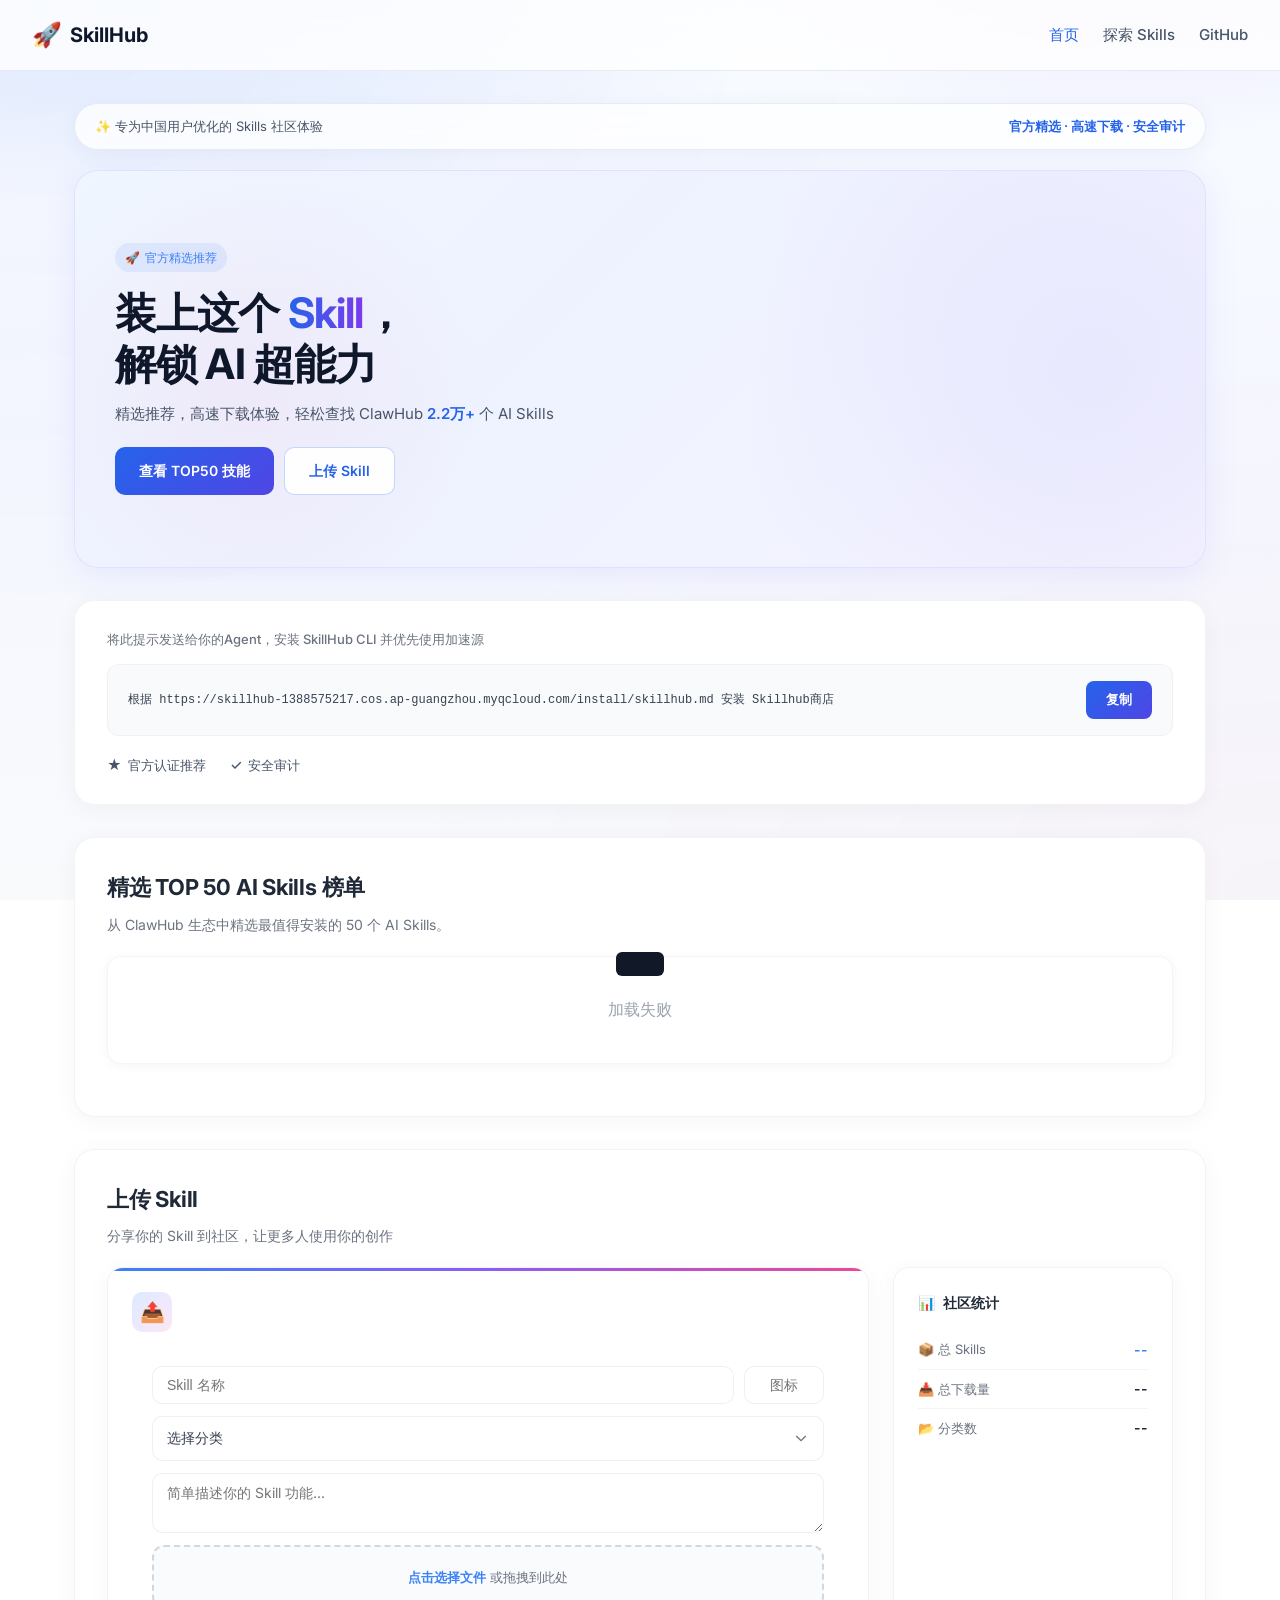
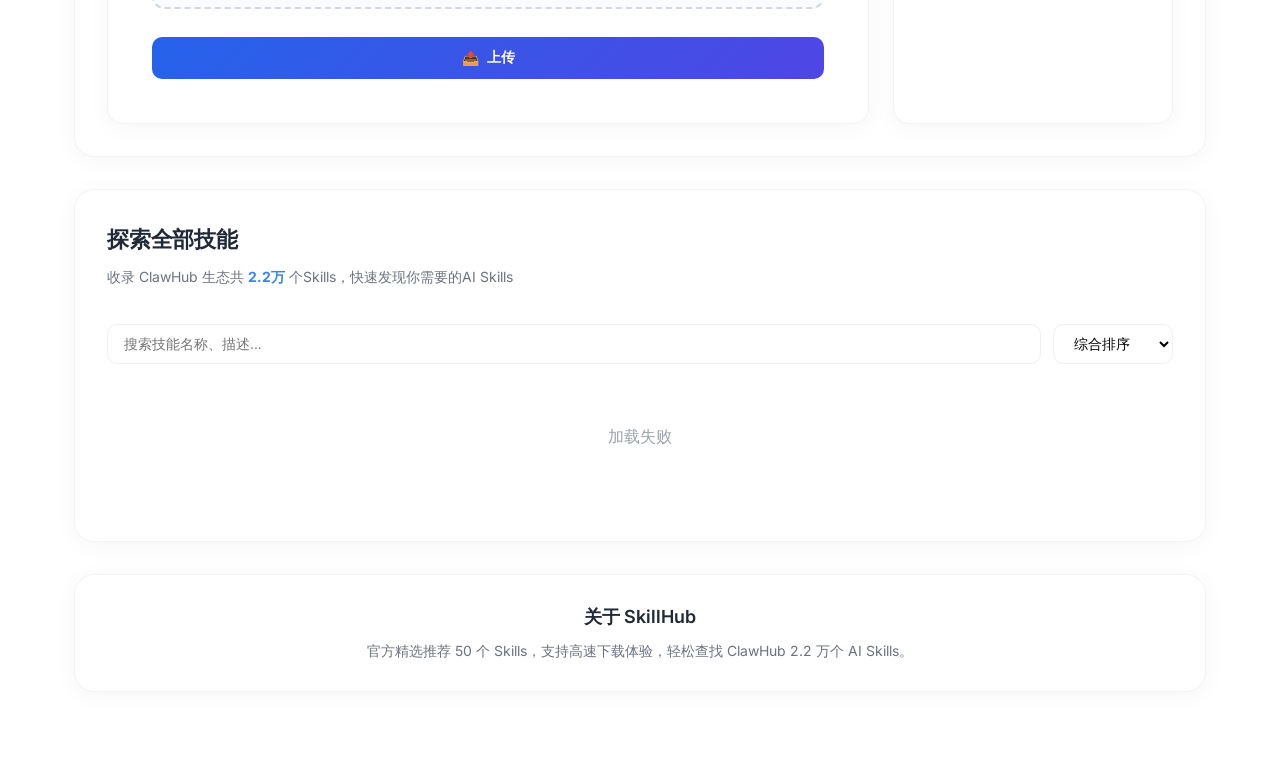
==== commit d640c762: "feat: 增强本地 SkillHub 功能 - 分类选择器改为自定义下拉组件，支持预设分类和自定义输入 - 修复上传文件时的空指针 bug - 改进 ClawHub 爬虫脚本，支持更多关键词和完整数" ====
--- a/cmd/server/templates/index.html
+++ b/cmd/server/templates/index.html
@@ -1453,6 +1453,103 @@
             border-color: #2563eb;
             box-shadow: 0 0 0 3px rgba(37, 99, 235, 0.1);
             background-color: #fff;
+        }
+
+        /* Category Selector */
+        .category-selector {
+            position: relative;
+        }
+
+        .category-selector-display {
+            width: 100%;
+            padding: 10px 14px;
+            border: 1px solid rgba(229, 231, 235, 0.6);
+            border-radius: 10px;
+            font-size: 14px;
+            background: rgba(255, 255, 255, 0.95);
+            cursor: pointer;
+            display: flex;
+            align-items: center;
+            justify-content: space-between;
+            transition: all 0.2s;
+            color: #374151;
+        }
+
+        .category-selector-display:hover {
+            border-color: #2563eb;
+        }
+
+        .category-selector-display.active {
+            border-color: #2563eb;
+            box-shadow: 0 0 0 3px rgba(37, 99, 235, 0.1);
+        }
+
+        .category-arrow {
+            width: 16px;
+            height: 16px;
+            color: #6b7280;
+            transition: transform 0.2s;
+        }
+
+        .category-selector-display.active .category-arrow {
+            transform: rotate(180deg);
+        }
+
+        .category-dropdown {
+            position: absolute;
+            top: 100%;
+            left: 0;
+            right: 0;
+            background: #fff;
+            border: 1px solid rgba(229, 231, 235, 0.6);
+            border-radius: 10px;
+            margin-top: 4px;
+            box-shadow: 0 8px 24px rgba(0, 0, 0, 0.12);
+            z-index: 100;
+            display: none;
+            max-height: 300px;
+            overflow-y: auto;
+        }
+
+        .category-dropdown.show {
+            display: block;
+        }
+
+        .category-option {
+            padding: 10px 14px;
+            cursor: pointer;
+            transition: background 0.15s;
+            font-size: 14px;
+        }
+
+        .category-option:hover {
+            background: #f0f9ff;
+            color: #2563eb;
+        }
+
+        .category-option.selected {
+            background: #eff6ff;
+            color: #2563eb;
+            font-weight: 500;
+        }
+
+        .category-divider {
+            height: 1px;
+            background: #e5e7eb;
+            margin: 4px 0;
+        }
+
+        .category-custom {
+            padding: 10px 14px;
+            cursor: pointer;
+            transition: background 0.15s;
+            font-size: 14px;
+            color: #6b7280;
+        }
+
+        .category-custom:hover {
+            background: #fef3c7;
+            color: #d97706;
         }
 
         .upload-card-textarea {
@@ -1854,12 +1951,11 @@
         <div class="install-box">
             <div class="install-label">将此提示发送给你的Agent，安装 SkillHub CLI 并优先使用加速源</div>
             <div class="install-code">
-                <code id="installCode">根据 https://skillhub-1388575217.cos.ap-guangzhou.myqcloud.com/install/skillhub.md 安装 SkillHub CLI，并优先采用 SkillHub 加速安装技能</code>
+                <code id="installCode">根据 https://skillhub-1388575217.cos.ap-guangzhou.myqcloud.com/install/skillhub.md 安装 Skillhub商店</code>
                 <button onclick="copyInstallCode()">复制</button>
             </div>
             <div class="install-badges">
                 <span><span class="badge-icon badge-verified">★</span> 官方认证推荐</span>
-                <span><span class="badge-icon badge-fast">⚡</span> 加速下载</span>
                 <span><span class="badge-icon badge-safe">✓</span> 安全审计</span>
             </div>
         </div>
@@ -1867,7 +1963,7 @@
         <!-- TOP 50 -->
         <section class="section" id="top50">
             <h2>精选 TOP 50 AI Skills 榜单</h2>
-            <p class="section-desc">从 ClawHub 生态中精选最值得安装的 50 个 AI Skills，国内高速镜像，一键加速安装。</p>
+            <p class="section-desc">从 ClawHub 生态中精选最值得安装的 50 个 AI Skills。</p>
             <div class="skills-list" id="top50List"></div>
             <div class="top50-pagination" id="top50Pagination"></div>
         </section>
@@ -1887,18 +1983,33 @@
                             <input type="text" id="cardSkillIcon" class="upload-card-input" placeholder="图标" maxlength="2" style="max-width: 80px; text-align: center;">
                         </div>
 
-                        <select id="cardSkillCategory" class="upload-card-select" required>
-                            <option value="">选择分类</option>
-                            <option value="开发工具">💻 开发工具</option>
-                            <option value="多媒体">🎨 多媒体</option>
-                            <option value="办公协同">📊 办公协同</option>
-                            <option value="安全工具">🔒 安全工具</option>
-                            <option value="数据管理">📁 数据管理</option>
-                            <option value="文档处理">📄 文档处理</option>
-                            <option value="信息处理">🔍 信息处理</option>
-                            <option value="AI智能">🤖 AI智能</option>
-                            <option value="其他">📦 其他</option>
-                        </select>
+                        <!-- 自定义分类选择器 -->
+                        <div class="category-selector" id="categorySelector">
+                            <div class="category-selector-display" onclick="toggleCategoryDropdown()">
+                                <span id="categoryDisplayText">选择分类</span>
+                                <svg class="category-arrow" viewBox="0 0 24 24" fill="none" stroke="currentColor" stroke-width="2">
+                                    <path d="M19 9l-7 7-7-7"/>
+                                </svg>
+                            </div>
+                            <div class="category-dropdown" id="categoryDropdown">
+                                <div class="category-option" onclick="uploadSelectCategory('开发工具')">💻 开发工具</div>
+                                <div class="category-option" onclick="uploadSelectCategory('AI智能')">🤖 AI智能</div>
+                                <div class="category-option" onclick="uploadSelectCategory('多媒体')">🎨 多媒体</div>
+                                <div class="category-option" onclick="uploadSelectCategory('办公协同')">📊 办公协同</div>
+                                <div class="category-option" onclick="uploadSelectCategory('安全工具')">🔒 安全工具</div>
+                                <div class="category-option" onclick="uploadSelectCategory('数据管理')">📁 数据管理</div>
+                                <div class="category-option" onclick="uploadSelectCategory('文档处理')">📄 文档处理</div>
+                                <div class="category-option" onclick="uploadSelectCategory('信息处理')">🔍 信息处理</div>
+                                <div class="category-option" onclick="uploadSelectCategory('浏览器自动化')">🌐 浏览器自动化</div>
+                                <div class="category-option" onclick="uploadSelectCategory('其他')">📦 其他</div>
+                                <div class="category-divider"></div>
+                                <div class="category-custom" onclick="showCustomInput()">
+                                    <span>✏️ 自定义分类...</span>
+                                </div>
+                            </div>
+                            <input type="hidden" id="cardSkillCategory" required>
+                        </div>
+                        <input type="text" id="customCategoryInput" class="upload-card-input" placeholder="输入自定义分类" style="display: none; margin-top: 8px;">
 
                         <textarea id="cardSkillDesc" class="upload-card-textarea" placeholder="简单描述你的 Skill 功能..." rows="2"></textarea>
 
@@ -2185,6 +2296,17 @@
             const icon = skill.icon || skill.name.charAt(0).toUpperCase();
             const categoryTagClass = getCategoryTagClass(skill.category);
 
+            // TOP 50 不显示下载量和评分，其他列表显示
+            const statsHtml = showRank ? '' : `
+                <div class="skill-stats">
+                    <div class="skill-stats-primary">
+                        <span class="arrow">↑</span>
+                        ${formatNumber(skill.downloads)}
+                    </div>
+                    <div class="skill-stats-secondary">★ ${skill.rating || 5.0}</div>
+                </div>
+            `;
+
             item.innerHTML = `
                 ${showRank ? `<div class="skill-rank-badge ${rankBadgeClass}">${rank}</div>` : ''}
                 <div class="skill-icon" style="background: ${iconColor}">${icon}</div>
@@ -2195,13 +2317,7 @@
                     </div>
                     <p class="skill-description">${skill.description}</p>
                 </div>
-                <div class="skill-stats">
-                    <div class="skill-stats-primary">
-                        <span class="arrow">↑</span>
-                        ${formatNumber(skill.downloads)}
-                    </div>
-                    <div class="skill-stats-secondary">★ ${skill.rating || 5.0}</div>
-                </div>
+                ${statsHtml}
             `;
 
             return item;
@@ -2219,7 +2335,46 @@
                 .substring(0, 40);
 
             const installCmd = `npx clawhub@latest install ${slug}`;
-            const acceleratedUrl = `${window.location.origin}/api/skills/${skill.id}/download`;
+            const downloadUrl = `${window.location.origin}/api/skills/${skill.id}/download`;
+            const curlCmd = `curl -L "${downloadUrl}" -o "${skill.slug || skill.name}.zip"`;
+
+            // 只有有 slug 的才显示 ClawHub 安装命令
+            const clawhubSection = skill.slug ? `
+                <div style="background: #f8fafc; border: 1px solid #e2e8f0; border-radius: 8px; padding: 12px; margin-top: 16px;">
+                    <div style="font-size: 12px; color: #64748b; margin-bottom: 8px;">📦 ClawHub 安装命令（官方）</div>
+                    <div style="display: flex; align-items: center; gap: 8px;">
+                        <code id="clawhubCmd" style="flex: 1; font-family: 'Monaco', 'Consolas', monospace; font-size: 12px; color: #334155; word-break: break-all;">${installCmd}</code>
+                        <button onclick="copyCmd('clawhubCmd')" style="padding: 8px 16px; background: #3b82f6; color: #fff; border: none; border-radius: 6px; font-size: 13px; cursor: pointer; font-weight: 500;">复制</button>
+                    </div>
+                </div>
+            ` : '';
+
+            // 只有有本地文件的才显示本地下载
+            const localDownloadSection = skill.file_name ? `
+                <div style="background: linear-gradient(135deg, #f0fdf4 0%, #ecfdf5 100%); border: 1px solid #bbf7d0; border-radius: 8px; padding: 12px; margin-top: 12px;">
+                    <div style="font-size: 12px; color: #16a34a; margin-bottom: 8px; font-weight: 600;">📥 本地下载</div>
+                    <div style="display: flex; align-items: center; gap: 8px; margin-bottom: 8px;">
+                        <code id="curlCmd" style="flex: 1; font-family: 'Monaco', 'Consolas', monospace; font-size: 11px; color: #334155; word-break: break-all;">${curlCmd}</code>
+                        <button onclick="copyCmd('curlCmd')" style="padding: 8px 16px; background: #e5e7eb; color: #374151; border: none; border-radius: 6px; font-size: 13px; cursor: pointer; font-weight: 500;">复制</button>
+                    </div>
+                    <a href="${window.location.origin}/uploads/${skill.file_name}" download style="display: block; width: 100%; padding: 10px; background: #22c55e; color: #fff; border: none; border-radius: 6px; font-size: 14px; cursor: pointer; font-weight: 600; text-align: center; text-decoration: none;">⬇️ 直接下载</a>
+                </div>
+            ` : '';
+
+            // 非本地上传的 skill 显示安装提示
+            const skillInstallSlug = skill.slug || skill.name.toLowerCase().replace(/[^a-z0-9\s-]/g, '').replace(/\s+/g, '-').substring(0, 40);
+            const installPrompt = !skill.file_name ? `
+                <div style="background: linear-gradient(135deg, #eff6ff 0%, #eef2ff 100%); border: 1px solid #bfdbfe; border-radius: 8px; padding: 12px; margin-top: 12px;">
+                    <div style="font-size: 12px; color: #2563eb; margin-bottom: 8px; font-weight: 600;">💡 将此提示发送给你的 Agent 安装技能</div>
+                    <div style="background: #fff; border: 1px solid #e2e8f0; border-radius: 6px; padding: 10px; margin-bottom: 8px;">
+                        <code id="installPromptCmd" style="font-family: 'Monaco', 'Consolas', monospace; font-size: 11px; color: #334155; word-break: break-all; line-height: 1.6;">请先检查是否已安装 SkillHub 商店，若未安装，请根据 https://skillhub-1388575217.cos.ap-guangzhou.myqcloud.com/install/skillhub.md 安装 Skillhub 商店，然后安装 ${skillInstallSlug} 技能。\n\n若已安装，则直接安装 ${skillInstallSlug} 技能。</code>
+                    </div>
+                    <div style="display: flex; align-items: center; gap: 8px;">
+                        <button onclick="copyCmd('installPromptCmd')" style="flex: 1; padding: 8px 16px; background: #3b82f6; color: #fff; border: none; border-radius: 6px; font-size: 13px; cursor: pointer; font-weight: 500;">📋 复制</button>
+                    </div>
+                    <div style="font-size: 11px; color: #6b7280; margin-top: 8px; text-align: center;">适用于 Claude、ChatGPT、Cursor 等任何 AI 助手</div>
+                </div>
+            ` : '';
 
             document.getElementById('skillDetail').innerHTML = `
                 <div class="skill-detail-icon" style="background: ${getIconColor(skill.name)}">${skill.icon || skill.name.charAt(0)}</div>
@@ -2237,24 +2392,9 @@
                     </div>
                 </div>
 
-                <!-- ClawHub 安装命令 -->
-                <div style="background: #f8fafc; border: 1px solid #e2e8f0; border-radius: 8px; padding: 12px; margin-top: 16px;">
-                    <div style="font-size: 12px; color: #64748b; margin-bottom: 8px;">📦 ClawHub 安装命令</div>
-                    <div style="display: flex; align-items: center; gap: 8px;">
-                        <code style="flex: 1; font-family: 'Monaco', 'Consolas', monospace; font-size: 12px; color: #334155; word-break: break-all;">${installCmd}</code>
-                        <button onclick="copyToClipboard('${installCmd}')" style="padding: 8px 16px; background: #6b7280; color: #fff; border: none; border-radius: 6px; font-size: 13px; cursor: pointer; font-weight: 500;">复制</button>
-                    </div>
-                </div>
-
-                <!-- 加速下载 -->
-                <div style="background: linear-gradient(135deg, #eff6ff 0%, #eef2ff 100%); border: 1px solid #bfdbfe; border-radius: 8px; padding: 12px; margin-top: 12px;">
-                    <div style="font-size: 12px; color: #2563eb; margin-bottom: 8px; font-weight: 600;">⚡ 加速下载（国内镜像）</div>
-                    <div style="display: flex; align-items: center; gap: 8px; margin-bottom: 8px;">
-                        <code style="flex: 1; font-family: 'Monaco', 'Consolas', monospace; font-size: 12px; color: #334155; word-break: break-all;">${acceleratedUrl}</code>
-                        <button onclick="copyToClipboard('${acceleratedUrl}')" style="padding: 8px 16px; background: linear-gradient(135deg, #2563eb 0%, #4f46e5 100%); color: #fff; border: none; border-radius: 6px; font-size: 13px; cursor: pointer; font-weight: 500;">复制</button>
-                    </div>
-                    <button onclick="downloadSkill(${skill.id})" style="width: 100%; padding: 10px; background: linear-gradient(135deg, #10b981 0%, #059669 100%); color: #fff; border: none; border-radius: 6px; font-size: 14px; cursor: pointer; font-weight: 600;">📥 直接下载</button>
-                </div>
+                ${clawhubSection}
+                ${localDownloadSection}
+                ${installPrompt}
             `;
             modal.classList.add('active');
         }
@@ -2265,60 +2405,58 @@
             });
         }
 
+        function copyCmd(elementId) {
+            const el = document.getElementById(elementId);
+            if (el) {
+                navigator.clipboard.writeText(el.textContent).then(() => {
+                    showToast('已复制到剪贴板', 'success');
+                });
+            }
+        }
+
+        // Category Selector Functions
+        function toggleCategoryDropdown() {
+            const dropdown = document.getElementById('categoryDropdown');
+            const display = document.querySelector('.category-selector-display');
+            dropdown.classList.toggle('show');
+            display.classList.toggle('active');
+        }
+
+        function uploadSelectCategory(category) {
+            document.getElementById('cardSkillCategory').value = category;
+            document.getElementById('categoryDisplayText').textContent = category;
+            document.getElementById('customCategoryInput').style.display = 'none';
+            document.getElementById('customCategoryInput').value = '';
+
+            // Update selected state
+            document.querySelectorAll('.category-option').forEach(opt => opt.classList.remove('selected'));
+
+            toggleCategoryDropdown();
+        }
+
+        function showCustomInput() {
+            document.getElementById('customCategoryInput').style.display = 'block';
+            document.getElementById('customCategoryInput').focus();
+            toggleCategoryDropdown();
+        }
+
+        // Close dropdown when clicking outside
+        document.addEventListener('click', function(e) {
+            const selector = document.getElementById('categorySelector');
+            if (selector && !selector.contains(e.target)) {
+                document.getElementById('categoryDropdown').classList.remove('show');
+                document.querySelector('.category-selector-display')?.classList.remove('active');
+            }
+        });
+
+        // Handle custom category input
+        document.getElementById('customCategoryInput')?.addEventListener('input', function(e) {
+            document.getElementById('cardSkillCategory').value = e.target.value;
+            document.getElementById('categoryDisplayText').textContent = e.target.value || '选择分类';
+        });
+
         function closeSkillModal() {
             document.getElementById('skillModal').classList.remove('active');
-        }
-
-        async function downloadSkill(id) {
-            showToast('正在获取下载链接...', 'success');
-            try {
-                const response = await fetch(`/api/skills/${id}/download`);
-                if (response.status === 503) {
-                    // Rate limited - show fallback options
-                    const data = await response.json();
-                    showRateLimitModal(data);
-                } else if (response.ok) {
-                    // Success - trigger download
-                    const blob = await response.blob();
-                    const url = window.URL.createObjectURL(blob);
-                    const a = document.createElement('a');
-                    a.href = url;
-                    a.download = `skill_${id}.zip`;
-                    document.body.appendChild(a);
-                    a.click();
-                    window.URL.revokeObjectURL(url);
-                    a.remove();
-                    showToast('下载成功！文件已缓存到本地服务器', 'success');
-                } else {
-                    const data = await response.json();
-                    showToast(data.message || '下载失败', 'error');
-                }
-            } catch (error) {
-                showToast('下载失败: ' + error.message, 'error');
-            }
-        }
-
-        function showRateLimitModal(data) {
-            const modal = document.getElementById('skillModal');
-            document.getElementById('skillDetail').innerHTML += `
-                <div style="background: #fef3c7; border: 1px solid #fcd34d; border-radius: 8px; padding: 12px; margin-top: 16px;">
-                    <div style="font-size: 13px; color: #92400e; margin-bottom: 8px; font-weight: 600;">⚠️ ClawHub 速率限制</div>
-                    <p style="font-size: 12px; color: #78350f; margin-bottom: 12px;">
-                        ClawHub 暂时限制了下载请求。请使用以下替代方案：
-                    </p>
-                    <div style="background: #fff; border-radius: 6px; padding: 10px; margin-bottom: 8px;">
-                        <div style="font-size: 11px; color: #6b7280; margin-bottom: 4px;">方式 1: 使用 ClawHub 命令行</div>
-                        <code style="font-size: 12px; color: #374151;">${data.install_cmd}</code>
-                    </div>
-                    <div style="background: #fff; border-radius: 6px; padding: 10px;">
-                        <div style="font-size: 11px; color: #6b7280; margin-bottom: 4px;">方式 2: 直接下载链接</div>
-                        <a href="${data.direct_url}" target="_blank" style="font-size: 12px; color: #2563eb; word-break: break-all;">${data.direct_url}</a>
-                    </div>
-                    <p style="font-size: 11px; color: #92400e; margin-top: 12px;">
-                        💡 提示：成功下载后，文件将缓存到本地服务器，下次下载将不受限制。
-                    </p>
-                </div>
-            `;
         }
 
         function openUploadModal() {
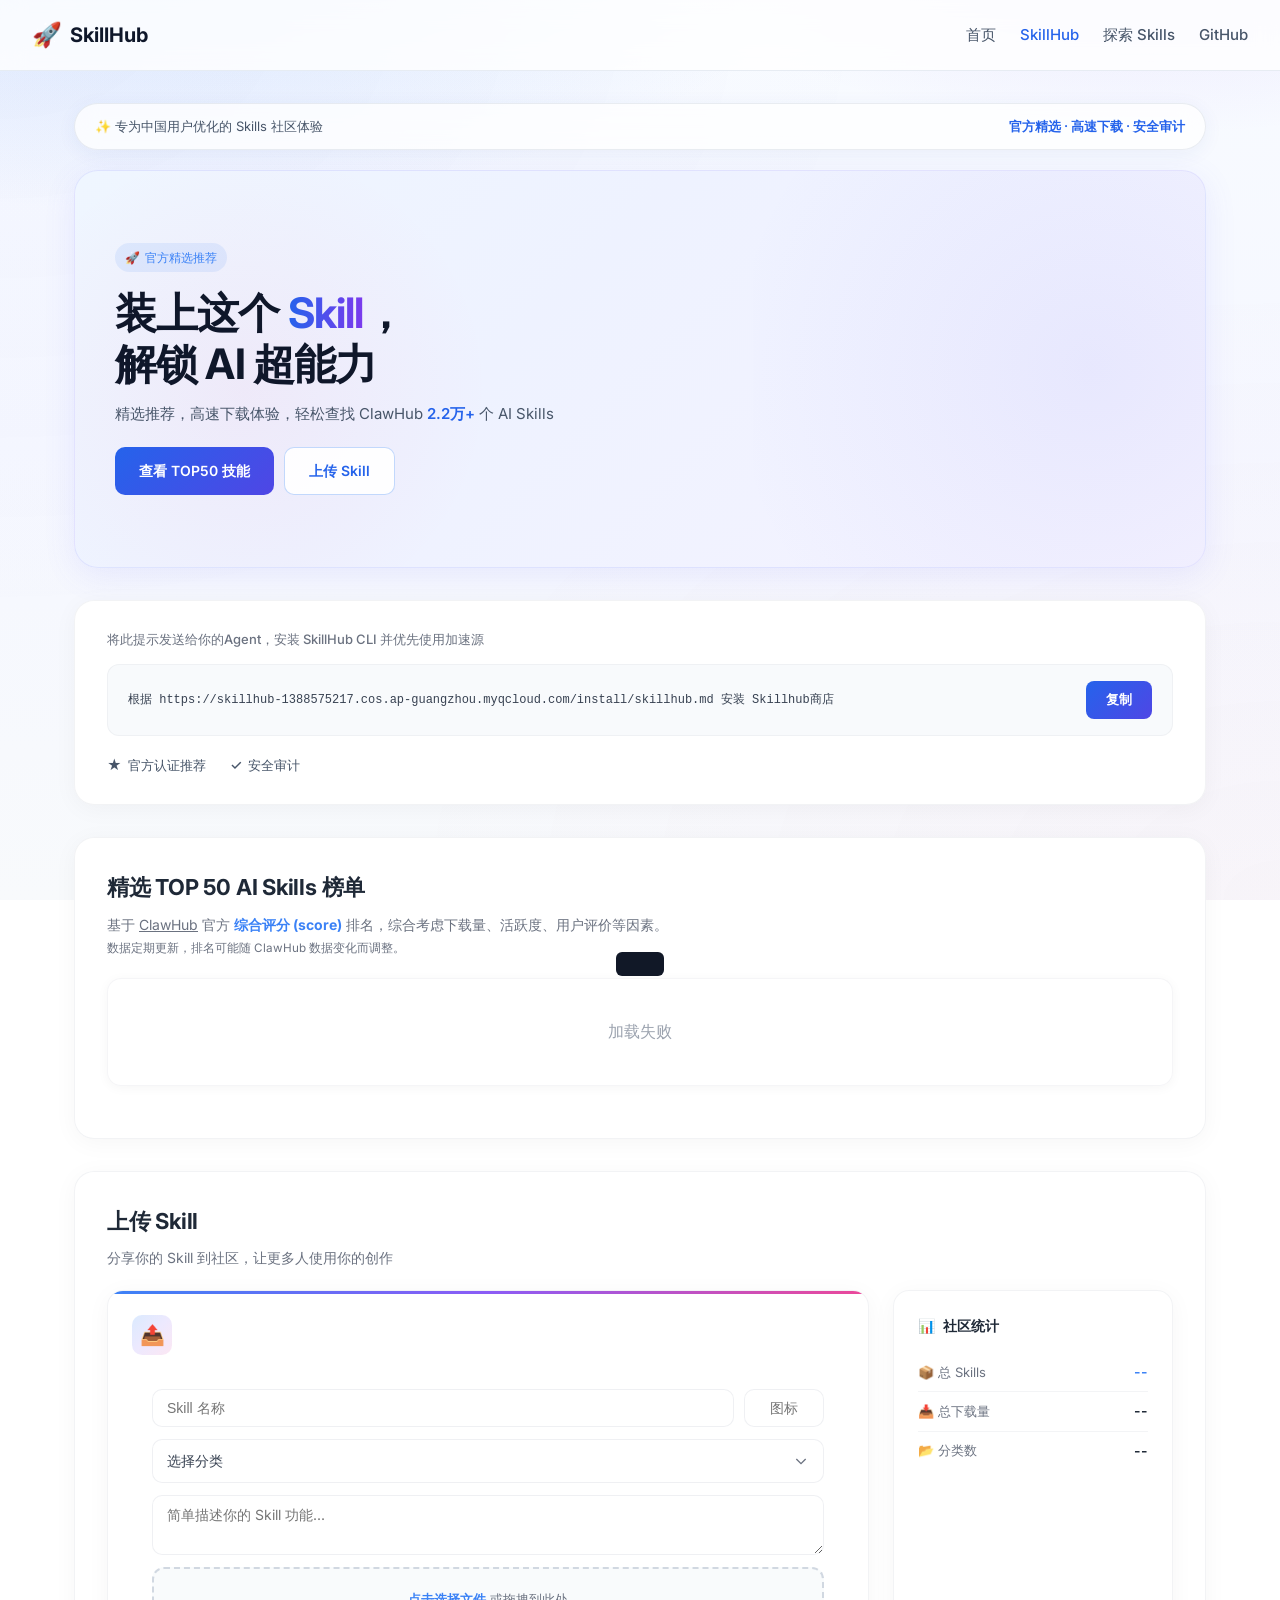
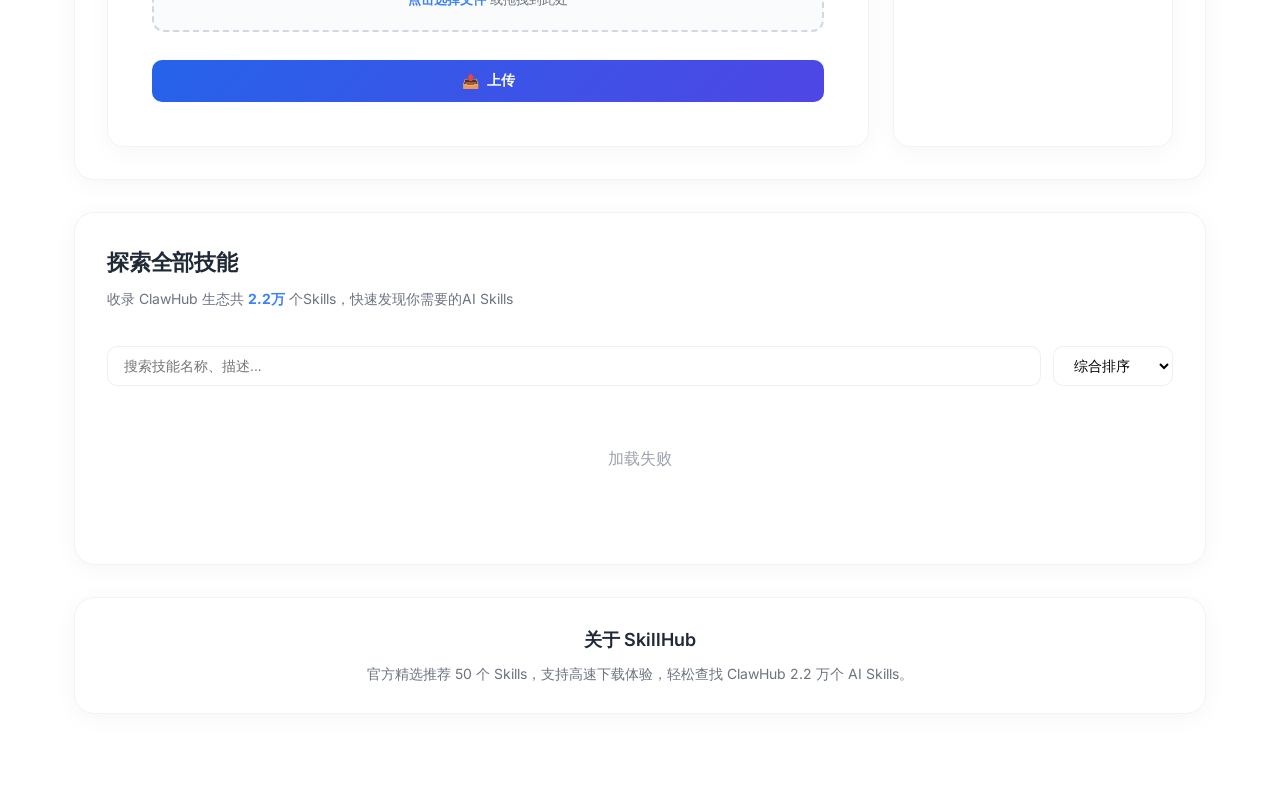
==== commit 505e539d: "feat: 添加 Portal 主入口页面 + 24小时定时刷新 - 新增 Portal 主页 (portal.html)，整合 SkillHub/MCPHub/智能体Hub 入口 - 路由调整: /" ====
--- a/cmd/server/templates/index.html
+++ b/cmd/server/templates/index.html
@@ -1914,13 +1914,14 @@
 </head>
 <body>
     <nav class="navbar">
-        <a href="/" class="navbar-brand">
+        <a href="/skills" class="navbar-brand">
             <span style="font-size: 24px;">🚀</span> SkillHub
         </a>
         <div class="navbar-nav">
-            <a href="/" class="active">首页</a>
+            <a href="/">首页</a>
+            <a href="/skills" class="active">SkillHub</a>
             <a href="#explore">探索 Skills</a>
-            <a href="https://github.com/tencent/skillhub" target="_blank">GitHub</a>
+            <a href="https://github.com/Piper-TT/SkillHub" target="_blank">GitHub</a>
         </div>
     </nav>
     <div class="container">
@@ -1963,7 +1964,10 @@
         <!-- TOP 50 -->
         <section class="section" id="top50">
             <h2>精选 TOP 50 AI Skills 榜单</h2>
-            <p class="section-desc">从 ClawHub 生态中精选最值得安装的 50 个 AI Skills。</p>
+            <p class="section-desc">
+                基于 <a href="https://clawhub.ai" target="_blank" style="color: var(--primary-color);">ClawHub</a> 官方 <strong>综合评分 (score)</strong> 排名，综合考虑下载量、活跃度、用户评价等因素。
+                <br><small style="color: var(--text-muted);">数据定期更新，排名可能随 ClawHub 数据变化而调整。</small>
+            </p>
             <div class="skills-list" id="top50List"></div>
             <div class="top50-pagination" id="top50Pagination"></div>
         </section>
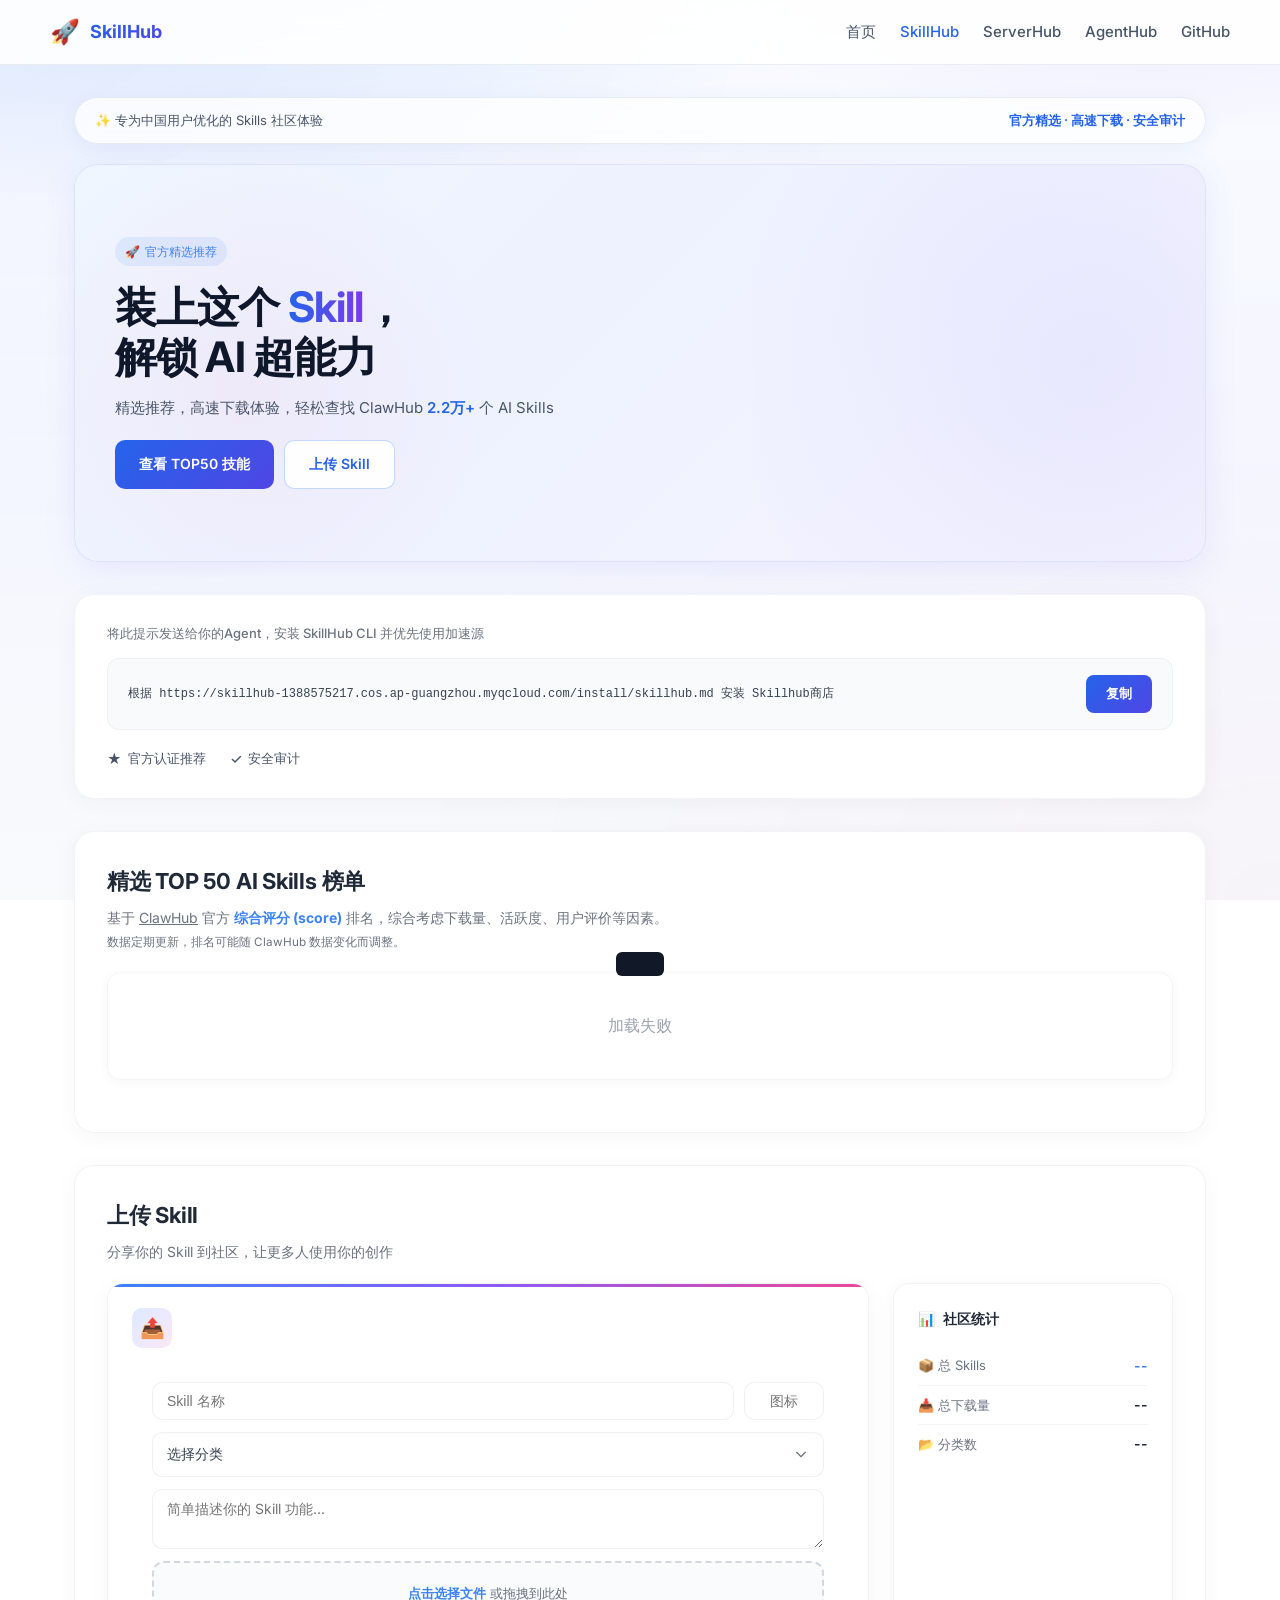
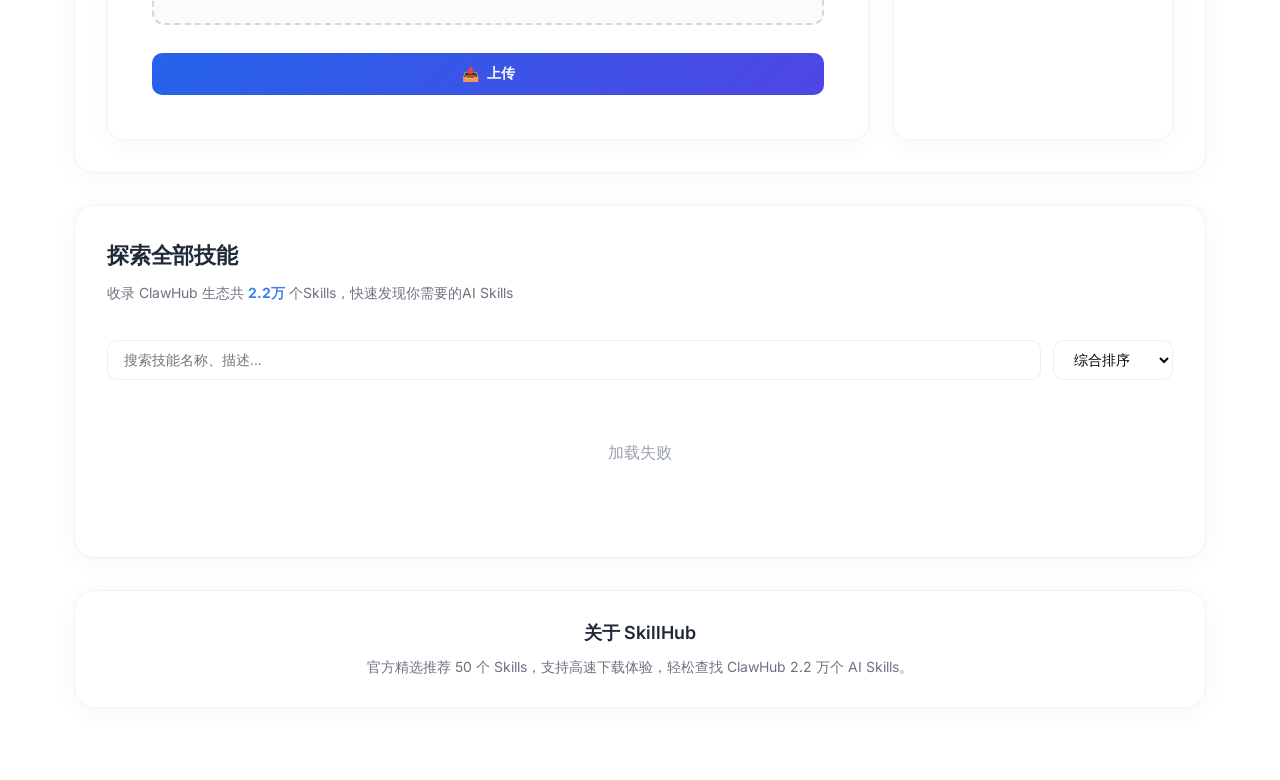
==== commit 28725a94: "refactor: MCP 重命名为 Server，更新模板和脚本 - 所有 mcp 相关文件/变量重命名为 server (模板、handler、service、repo、脚本) - 更新页面模板 " ====
--- a/cmd/server/templates/index.html
+++ b/cmd/server/templates/index.html
@@ -39,30 +39,40 @@
 
         /* Navbar */
         .navbar {
-            display: flex;
-            align-items: center;
-            justify-content: space-between;
-            padding: 16px 32px;
-            background: rgba(255, 255, 255, 0.8);
-            backdrop-filter: blur(12px);
-            border-bottom: 1px solid rgba(226, 232, 240, 0.8);
             position: sticky;
             top: 0;
             z-index: 100;
+            background: rgba(255, 255, 255, 0.9);
+            backdrop-filter: blur(12px);
+            border-bottom: 1px solid rgba(148, 163, 184, 0.2);
+            padding: 0 24px;
+        }
+
+        .navbar-inner {
+            max-width: 1180px;
+            margin: 0 auto;
+            display: flex;
+            align-items: center;
+            justify-content: space-between;
+            height: 64px;
         }
 
         .navbar-brand {
-            font-size: 20px;
+            display: flex;
+            align-items: center;
+            gap: 10px;
+            text-decoration: none;
+            color: #0f172a;
+        }
+
+        .navbar-brand span:first-child { font-size: 24px; }
+        .navbar-brand strong {
+            font-size: 18px;
             font-weight: 700;
-            color: #0f172a;
-            display: flex;
-            align-items: center;
-            gap: 8px;
-            text-decoration: none;
-        }
-
-        .navbar-brand img {
-            height: 28px;
+            background: linear-gradient(135deg, #2563eb 0%, #4f46e5 100%);
+            -webkit-background-clip: text;
+            -webkit-text-fill-color: transparent;
+            background-clip: text;
         }
 
         .navbar-nav {
@@ -1914,14 +1924,18 @@
 </head>
 <body>
     <nav class="navbar">
-        <a href="/skills" class="navbar-brand">
-            <span style="font-size: 24px;">🚀</span> SkillHub
-        </a>
-        <div class="navbar-nav">
-            <a href="/">首页</a>
-            <a href="/skills" class="active">SkillHub</a>
-            <a href="#explore">探索 Skills</a>
-            <a href="https://github.com/Piper-TT/SkillHub" target="_blank">GitHub</a>
+        <div class="navbar-inner">
+            <a href="/skills" class="navbar-brand">
+                <span>🚀</span>
+                <strong>SkillHub</strong>
+            </a>
+            <div class="navbar-nav">
+                <a href="/">首页</a>
+                <a href="/skills" class="active">SkillHub</a>
+                <a href="/server">ServerHub</a>
+                <a href="/agent">AgentHub</a>
+                <a href="https://github.com/Piper-TT/SkillHub" target="_blank">GitHub</a>
+            </div>
         </div>
     </nav>
     <div class="container">
@@ -2403,18 +2417,38 @@
             modal.classList.add('active');
         }
 
+        function fallbackCopyText(text) {
+            const ta = document.createElement('textarea');
+            ta.value = text;
+            ta.style.cssText = 'position:fixed;left:-9999px';
+            document.body.appendChild(ta);
+            ta.select();
+            document.execCommand('copy');
+            document.body.removeChild(ta);
+        }
+
+        function doCopy(text) {
+            if (navigator.clipboard && window.isSecureContext) {
+                navigator.clipboard.writeText(text).then(() => {
+                    showToast('已复制到剪贴板', 'success');
+                }).catch(() => {
+                    fallbackCopyText(text);
+                    showToast('已复制到剪贴板', 'success');
+                });
+            } else {
+                fallbackCopyText(text);
+                showToast('已复制到剪贴板', 'success');
+            }
+        }
+
         function copyToClipboard(text) {
-            navigator.clipboard.writeText(text).then(() => {
-                showToast('已复制到剪贴板', 'success');
-            });
+            doCopy(text);
         }
 
         function copyCmd(elementId) {
             const el = document.getElementById(elementId);
             if (el) {
-                navigator.clipboard.writeText(el.textContent).then(() => {
-                    showToast('已复制到剪贴板', 'success');
-                });
+                doCopy(el.textContent.trim());
             }
         }
 
@@ -2475,9 +2509,7 @@
 
         function copyInstallCode() {
             const code = document.getElementById('installCode').textContent;
-            navigator.clipboard.writeText(code).then(() => {
-                showToast('已复制到剪贴板', 'success');
-            });
+            doCopy(code.trim());
         }
 
         document.getElementById('skillFile')?.addEventListener('change', function(e) {
